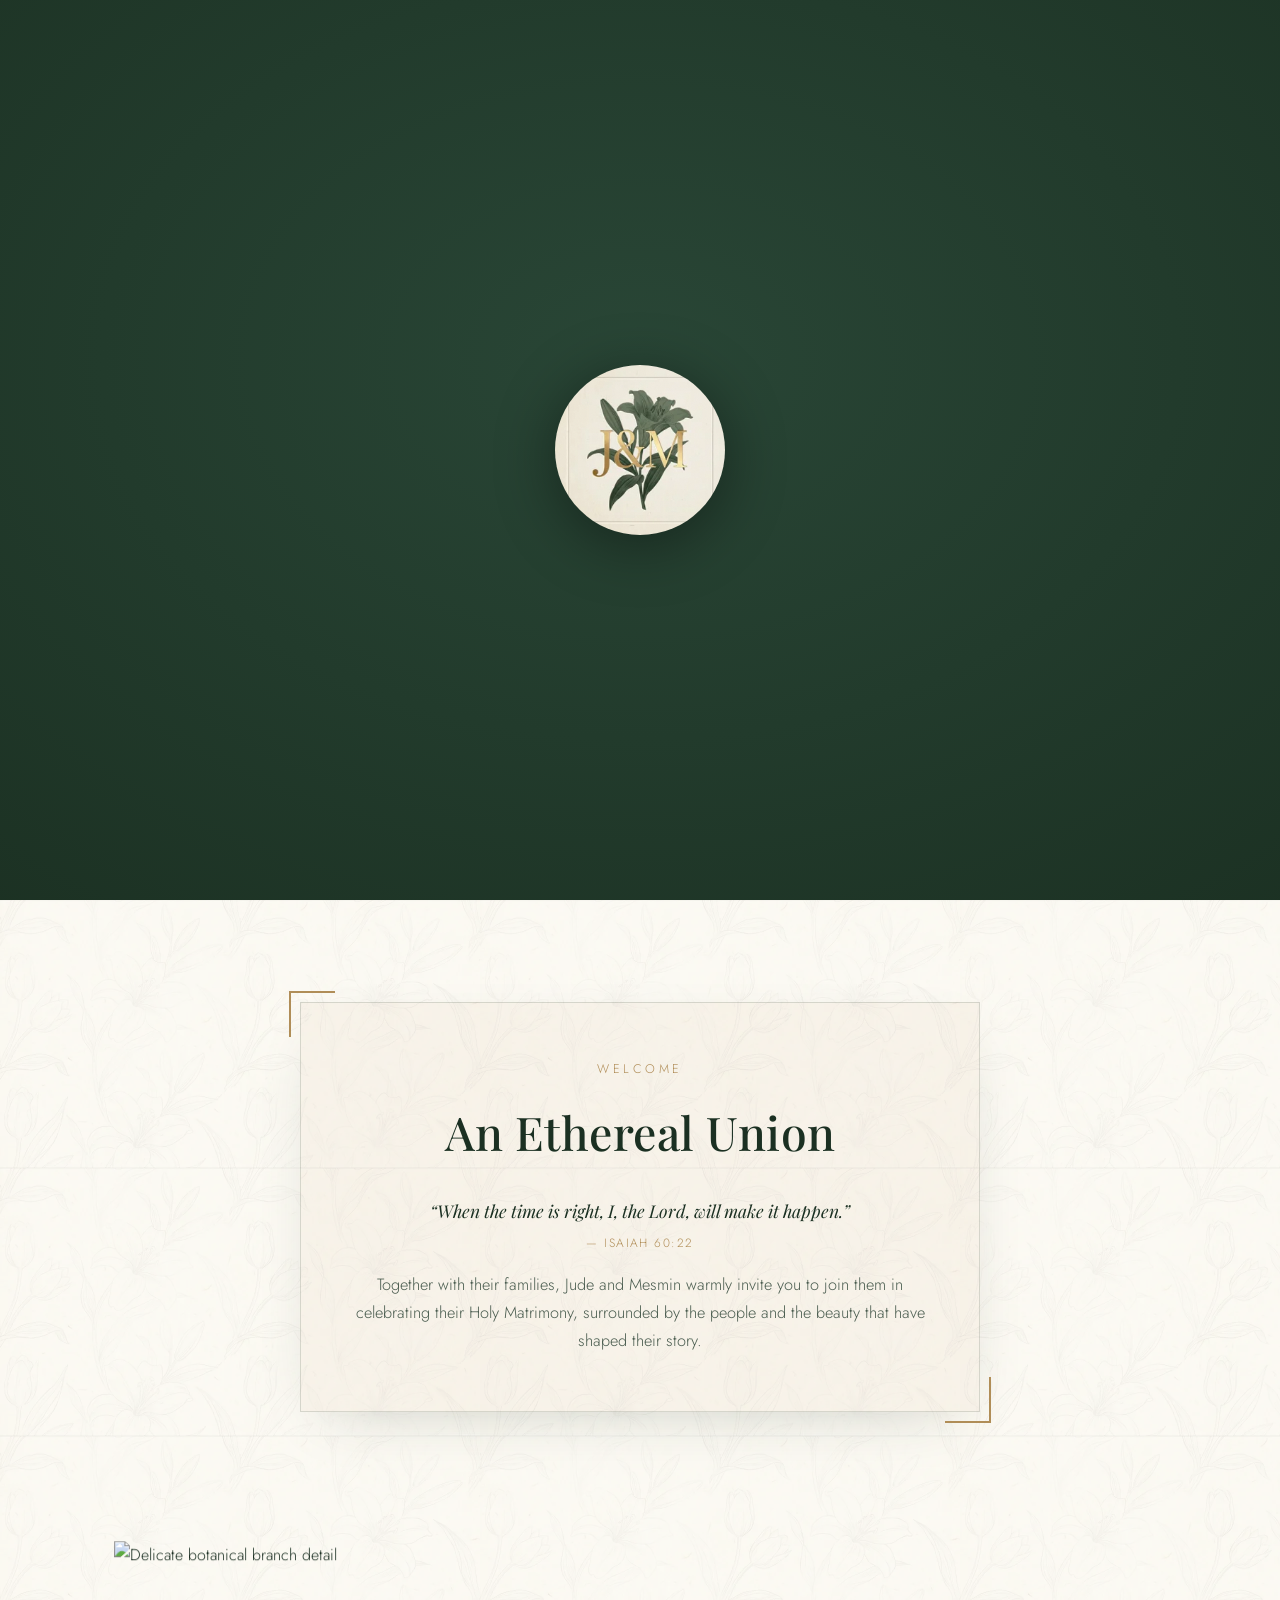
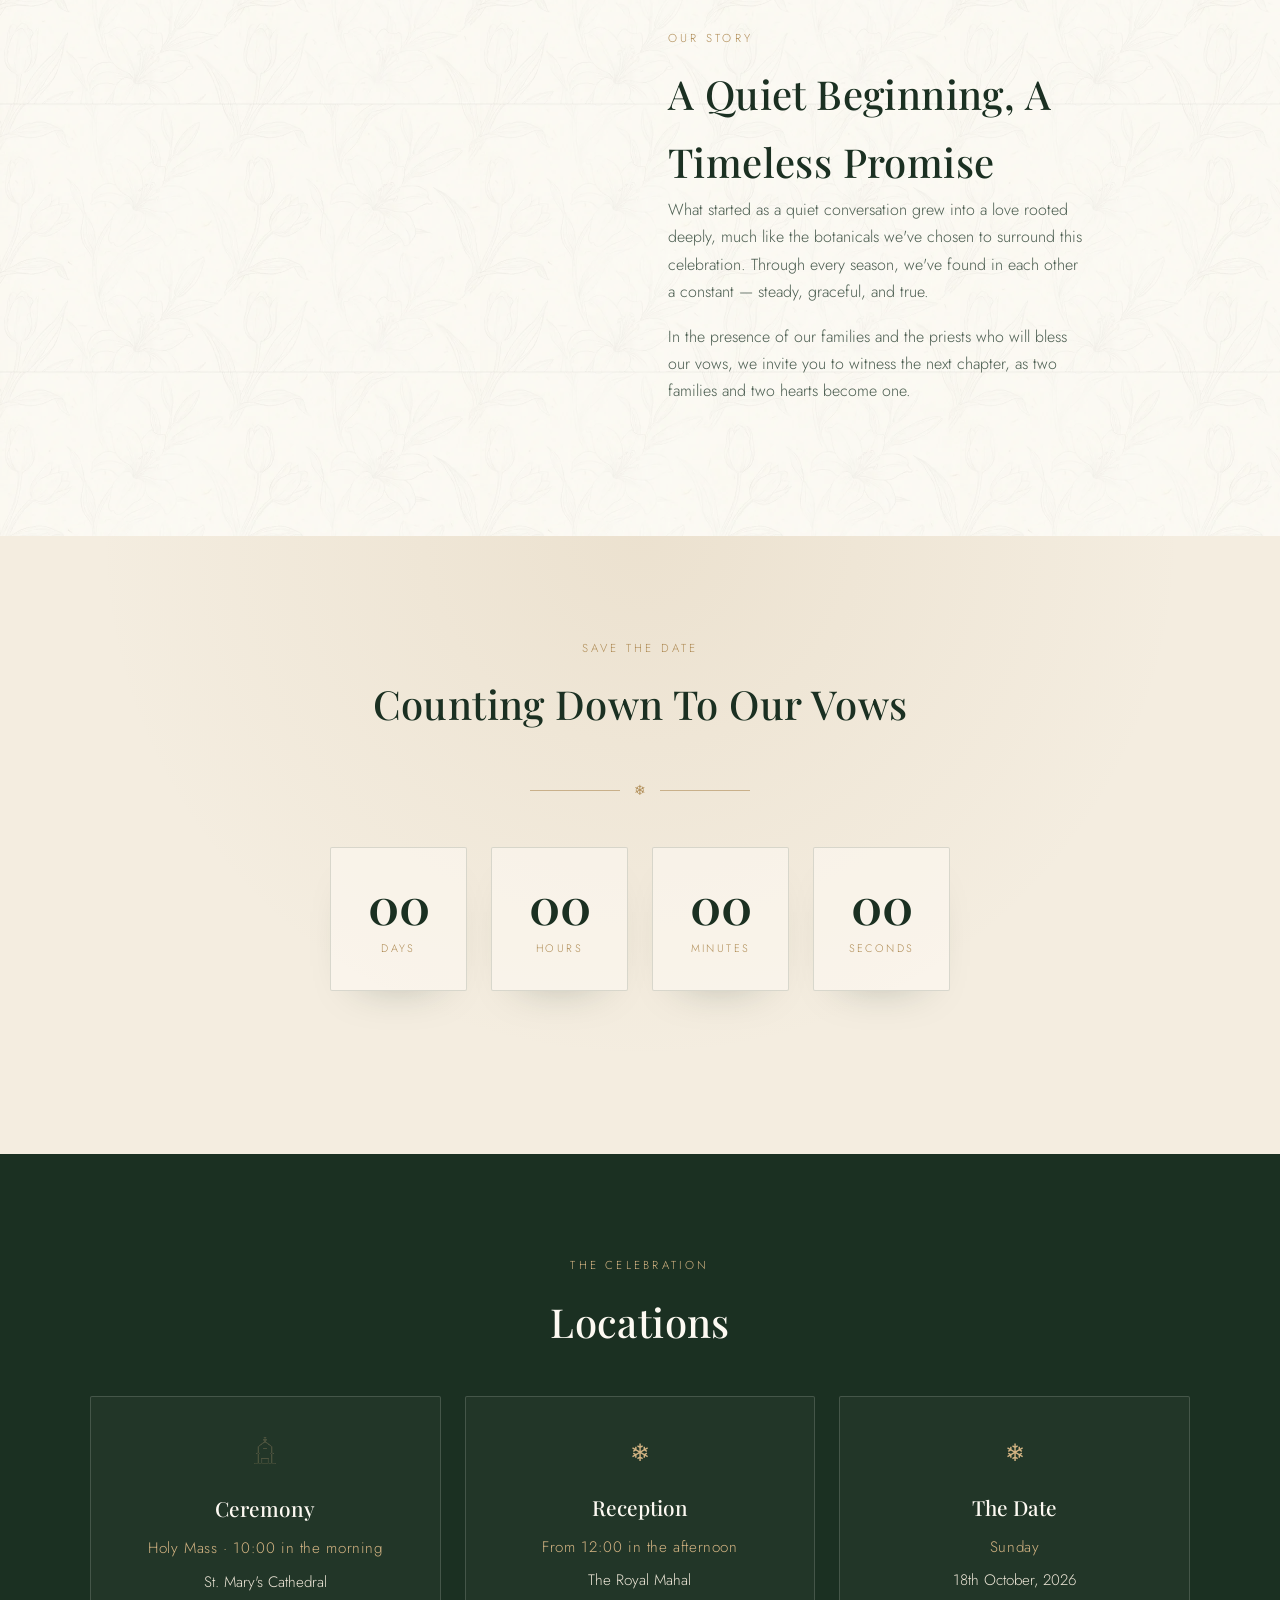
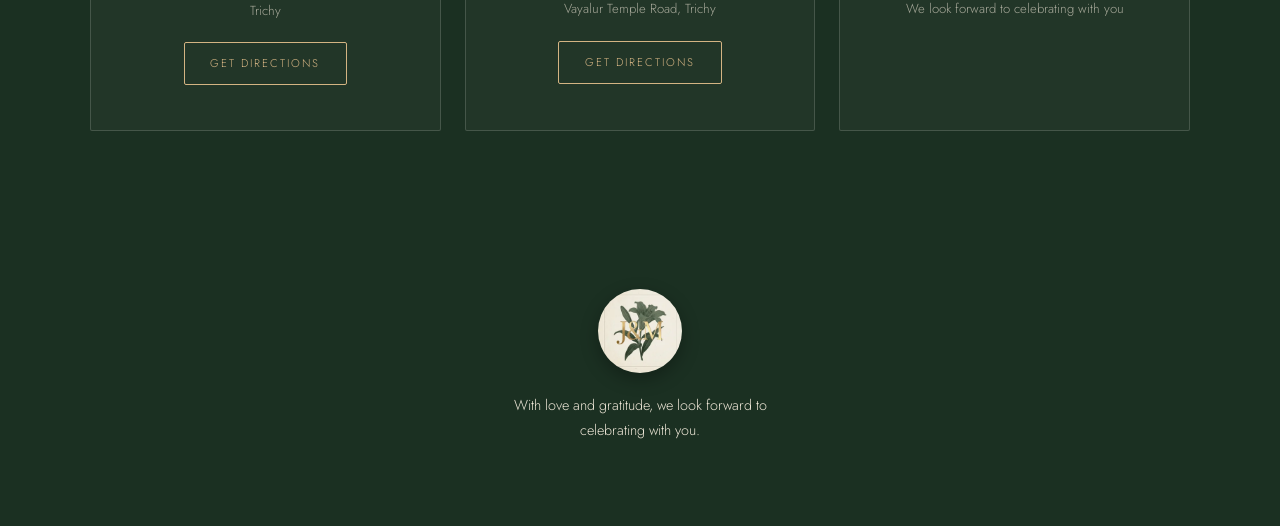
==== index.html @ 2b5da671 "Replace PNG images with WEBP format for improved performance and add picture elements for better ima" ====
<!DOCTYPE html>
<html lang="en">
<head>
<meta charset="UTF-8">
<meta name="viewport" content="width=device-width, initial-scale=1.0">
<title>Jude &amp; Mesmin — Wedding Invitation</title>
<meta name="description" content="Join us as we celebrate the wedding of Jude Abiraham and Mesmin, Sunday 18th October 2026 in Trichy.">
<link rel="preconnect" href="https://fonts.googleapis.com">
<link rel="preconnect" href="https://fonts.gstatic.com" crossorigin>
<link href="https://fonts.googleapis.com/css2?family=Playfair+Display:ital,wght@0,400;0,500;0,600;0,700;1,500&family=Jost:wght@300;400;500;600&display=swap" rel="stylesheet">
<link rel="icon" type="image/png" href="assets/j_m_wedding_monogram.png">
<link rel="stylesheet" href="style.css">
</head>
<body class="is-loading">

<div class="intro-overlay" id="intro-overlay" aria-hidden="true">
  <div class="intro-monogram-wrap">
    <picture>
      <source srcset="assets/j_m_wedding_monogram.webp" type="image/webp">
      <img
        src="assets/j_m_wedding_monogram.png"
        alt=""
        class="intro-monogram"
      >
    </picture>
    <span class="intro-ring"></span>
  </div>
</div>

<div class="grain-overlay" aria-hidden="true"></div>

<header class="site-header" id="site-header">
  <nav class="site-nav" aria-label="Primary">
    <a href="#invite" class="nav-link">The Invite</a>
    <a href="#countdown" class="nav-link">Countdown</a>
    <a href="#locations" class="nav-link">Locations</a>
  </nav>
</header>

<main>

  <!-- HERO -->
  <section class="hero" id="top">
    <div class="hero-media" id="hero-media">
      <img
        src="https://images.unsplash.com/photo-1519741497674-611481863552?auto=format&fit=crop&w=1600&q=80"
        alt="Botanical eucalyptus and floral arrangement"
        class="hero-img"
        id="hero-img"
      >
      <div class="hero-scrim"></div>
    </div>
    <div class="petal-field" aria-hidden="true">
      <span class="petal petal-1">&#10052;</span>
      <span class="petal petal-2">&#10052;</span>
      <span class="petal petal-3">&#10052;</span>
      <span class="petal petal-4">&#10052;</span>
      <span class="petal petal-5">&#10052;</span>
      <span class="petal petal-6">&#10052;</span>
    </div>
    <div class="hero-content">
      <picture>
        <source srcset="assets/j_m_wedding_monogram.webp" type="image/webp">
        <img
          src="assets/j_m_wedding_monogram.png"
          alt="J and M wedding monogram"
          class="hero-monogram hero-anim hero-anim-1"
        >
      </picture>
      <p class="eyebrow hero-anim hero-anim-2">Together with their families</p>
      <h1 class="hero-title hero-anim hero-anim-3">Jude <span class="amp">&amp;</span> Mesmin</h1>
      <p class="hero-date hero-anim hero-anim-4">Sunday, the Eighteenth of October, Two Thousand Twenty-Six</p>
      <div class="hero-divider hero-anim hero-anim-5" aria-hidden="true">
        <span></span><span class="leaf">&#10052;</span><span></span>
      </div>
      <p class="hero-sub hero-anim hero-anim-6">Request the pleasure of your company</p>
      <a href="#invite" class="btn btn-gold hero-anim hero-anim-7">View The Invite</a>
    </div>
    <div class="scroll-cue" aria-hidden="true">
      <span></span>
    </div>
  </section>

  <!-- INVITE -->
  <section class="invite invite-textured" id="invite">
    <div class="intro-frame" data-reveal="rise">
      <span class="corner corner-tl" aria-hidden="true"></span>
      <span class="corner corner-br" aria-hidden="true"></span>
      <p class="kicker" data-reveal="kicker">Welcome</p>
      <h2 class="section-title">An Ethereal Union</h2>
      <p class="intro-text intro-verse">
        &ldquo;When the time is right, I, the Lord, will make it happen.&rdquo;
        <span class="verse-ref">— Isaiah 60:22</span>
      </p>
      <p class="intro-text">
        Together with their families, Jude and Mesmin warmly invite you to
        join them in celebrating their Holy Matrimony, surrounded by the
        people and the beauty that have shaped their story.
      </p>
    </div>

    <div class="story">
      <div class="story-image" data-reveal="rise-left">
        <img
          src="https://images.unsplash.com/photo-1465495976277-4387d4b0b4c6?auto=format&fit=crop&w=1200&q=80"
          alt="Delicate botanical branch detail"
          loading="lazy"
          id="story-img"
        >
      </div>
      <div class="story-content" data-reveal="rise-right">
        <p class="kicker" data-reveal="kicker">Our Story</p>
        <h2 class="section-title">A Quiet Beginning, A Timeless Promise</h2>
        <p class="body-text">
          What started as a quiet conversation grew into a love rooted deeply,
          much like the botanicals we've chosen to surround this celebration.
          Through every season, we've found in each other a constant — steady,
          graceful, and true.
        </p>
        <p class="body-text">
          In the presence of our families and the priests who will bless our
          vows, we invite you to witness the next chapter, as two families and
          two hearts become one.
        </p>
      </div>
    </div>
  </section>

  <!-- COUNTDOWN -->
  <section class="countdown" id="countdown">
    <div class="petal-field petal-field-alt" aria-hidden="true">
      <span class="petal petal-1">&#10052;</span>
      <span class="petal petal-3">&#10052;</span>
      <span class="petal petal-5">&#10052;</span>
    </div>
    <div class="countdown-inner">
      <p class="kicker kicker-center" data-reveal="kicker">Save The Date</p>
      <h2 class="section-title section-title-center" data-reveal="rise">Counting Down To Our Vows</h2>
      <div class="hero-divider countdown-divider" data-reveal="rise" aria-hidden="true">
        <span></span><span class="leaf">&#10052;</span><span></span>
      </div>
      <div class="countdown-grid" id="countdown-timer" aria-live="polite" data-reveal="stagger">
        <div class="countdown-unit">
          <span class="countdown-number" id="cd-days">00</span>
          <span class="countdown-label">Days</span>
        </div>
        <div class="countdown-unit">
          <span class="countdown-number" id="cd-hours">00</span>
          <span class="countdown-label">Hours</span>
        </div>
        <div class="countdown-unit">
          <span class="countdown-number" id="cd-minutes">00</span>
          <span class="countdown-label">Minutes</span>
        </div>
        <div class="countdown-unit">
          <span class="countdown-number" id="cd-seconds">00</span>
          <span class="countdown-label">Seconds</span>
        </div>
      </div>
      <p class="countdown-note" data-reveal="rise">Until 11:00 AM IST &middot; Sunday, 18th October 2026</p>
    </div>
  </section>

  <!-- LOCATIONS -->
  <section class="details" id="locations">
    <p class="kicker kicker-center" data-reveal="kicker">The Celebration</p>
    <h2 class="section-title section-title-center" data-reveal="rise">Locations</h2>

    <div class="details-grid" data-reveal="stagger">
      <article class="detail-card">
        <img src="assets/chruch-icon.webp" alt="" class="detail-icon detail-icon-img" aria-hidden="true">
        <h3 class="detail-title">Ceremony</h3>
        <p class="detail-time">Holy Mass · 10:00 in the morning</p>
        <p class="detail-place">St. Mary's Cathedral</p>
        <p class="detail-address">Trichy</p>
        <a
          href="https://www.google.com/maps/search/?api=1&query=St.+Mary%27s+Cathedral+Trichy"
          class="btn btn-directions"
          target="_blank"
          rel="noopener noreferrer"
        >Get Directions</a>
      </article>

      <article class="detail-card">
        <span class="detail-icon" aria-hidden="true">&#10052;</span>
        <h3 class="detail-title">Reception</h3>
        <p class="detail-time">From 12:00 in the afternoon</p>
        <p class="detail-place">The Royal Mahal</p>
        <p class="detail-address">Vayalur Temple Road, Trichy</p>
        <a
          href="https://www.google.com/maps/search/?api=1&query=The+Royal+Mahal+Vayalur+Temple+Road+Trichy"
          class="btn btn-directions"
          target="_blank"
          rel="noopener noreferrer"
        >Get Directions</a>
      </article>

      <article class="detail-card">
        <span class="detail-icon" aria-hidden="true">&#10052;</span>
        <h3 class="detail-title">The Date</h3>
        <p class="detail-time">Sunday</p>
        <p class="detail-place">18th October, 2026</p>
        <p class="detail-address">We look forward to celebrating with you</p>
      </article>
    </div>
  </section>

</main>

<footer class="site-footer">
  <picture>
    <source srcset="assets/j_m_wedding_monogram.webp" type="image/webp">
    <img
      src="assets/j_m_wedding_monogram.png"
      alt="J and M wedding monogram"
      class="footer-monogram-img"
      data-reveal="rise"
    >
  </picture>
  <p class="footer-text" data-reveal="rise">With love and gratitude, we look forward to celebrating with you.</p>
  <p class="footer-fine" data-reveal="rise">&copy; 2026 Jude &amp; Mesmin</p>
</footer>


<script>
(function () {
  var reduceMotion = window.matchMedia('(prefers-reduced-motion: reduce)').matches;
  var body = document.body;
  var overlay = document.getElementById('intro-overlay');

  /* ---------- Intro monogram reveal ---------- */
  var INTRO_MIN_MS = 3200;

  function endIntro() {
    if (!overlay) { body.classList.remove('is-loading'); return; }
    body.classList.add('intro-done');
    body.classList.remove('is-loading');
    overlay.addEventListener('transitionend', function handler(e) {
      if (e.target !== overlay) return;
      overlay.removeEventListener('transitionend', handler);
      overlay.remove();
    });
    // Fallback in case transitionend doesn't fire (e.g. display:none paths)
    setTimeout(function () { if (overlay.parentNode) overlay.remove(); }, 1200);
  }

  if (reduceMotion || !overlay) {
    body.classList.remove('is-loading');
    body.classList.add('intro-done');
    if (overlay) overlay.remove();
  } else {
    var start = Date.now();
    window.addEventListener('load', function () {
      var elapsed = Date.now() - start;
      var wait = Math.max(INTRO_MIN_MS - elapsed, 0);
      setTimeout(endIntro, wait);
    });
    // In case load already fired or takes too long, hard-cap the wait.
    setTimeout(endIntro, INTRO_MIN_MS + 4000);
  }

  /* ---------- Scroll reveal ---------- */
  var revealTargets = document.querySelectorAll('[data-reveal]');

  if (!('IntersectionObserver' in window) || reduceMotion) {
    revealTargets.forEach(function (el) { el.classList.add('is-revealed'); });
  } else {
    var revealObserver = new IntersectionObserver(function (entries) {
      entries.forEach(function (entry) {
        if (entry.isIntersecting) {
          entry.target.classList.add('is-revealed');
          revealObserver.unobserve(entry.target);
        }
      });
    }, { threshold: 0.18, rootMargin: '0px 0px -8% 0px' });

    revealTargets.forEach(function (el) { revealObserver.observe(el); });
  }

  /* ---------- Header shrink on scroll ---------- */
  var header = document.getElementById('site-header');
  var lastScrollY = window.scrollY;

  function onScrollHeader() {
    var y = window.scrollY;
    header.classList.toggle('is-scrolled', y > 40);
    lastScrollY = y;
  }

  if (header) {
    onScrollHeader();
    window.addEventListener('scroll', onScrollHeader, { passive: true });
  }

  /* ---------- Parallax on hero + story image ---------- */
  if (!reduceMotion) {
    var heroImg = document.getElementById('hero-img');
    var storyImg = document.getElementById('story-img');
    var hero = document.getElementById('top');
    var ticking = false;

    function onScrollParallax() {
      if (ticking) return;
      ticking = true;
      requestAnimationFrame(function () {
        if (heroImg && hero) {
          var rect = hero.getBoundingClientRect();
          if (rect.bottom > 0 && rect.top < window.innerHeight) {
            var offset = rect.top * -0.12;
            heroImg.style.transform = 'translate3d(0,' + offset + 'px,0) scale(1.08)';
          }
        }
        if (storyImg) {
          var srect = storyImg.getBoundingClientRect();
          if (srect.bottom > 0 && srect.top < window.innerHeight) {
            var center = srect.top + srect.height / 2 - window.innerHeight / 2;
            storyImg.style.transform = 'translate3d(0,' + (center * -0.06) + 'px,0)';
          }
        }
        ticking = false;
      });
    }

    onScrollParallax();
    window.addEventListener('scroll', onScrollParallax, { passive: true });
  }
})();
</script>

<script>
(function () {
  var target = new Date('2026-10-18T11:00:00+05:30').getTime();

  var els = {
    days: document.getElementById('cd-days'),
    hours: document.getElementById('cd-hours'),
    minutes: document.getElementById('cd-minutes'),
    seconds: document.getElementById('cd-seconds')
  };

  function pad(n) {
    return String(n).padStart(2, '0');
  }

  function setUnit(el, value) {
    if (el.textContent === value) return;
    el.textContent = value;
    el.classList.remove('flip');
    // eslint-disable-next-line no-unused-expressions
    void el.offsetWidth;
    el.classList.add('flip');
  }

  function tick() {
    var now = Date.now();
    var diff = target - now;

    if (diff <= 0) {
      setUnit(els.days, '00');
      setUnit(els.hours, '00');
      setUnit(els.minutes, '00');
      setUnit(els.seconds, '00');
      clearInterval(timer);
      return;
    }

    var totalSeconds = Math.floor(diff / 1000);
    var days = Math.floor(totalSeconds / 86400);
    var hours = Math.floor((totalSeconds % 86400) / 3600);
    var minutes = Math.floor((totalSeconds % 3600) / 60);
    var seconds = totalSeconds % 60;

    setUnit(els.days, pad(days));
    setUnit(els.hours, pad(hours));
    setUnit(els.minutes, pad(minutes));
    setUnit(els.seconds, pad(seconds));
  }

  tick();
  var timer = setInterval(tick, 1000);
})();
</script>

</body>
</html>
---- style.css ----
/* ===========================================================
   Ethereal Union — Wedding Landing Page
   Minimalist layout, botanical photography, refined typography
   =========================================================== */

:root {
  --color-primary: #1b3022;
  --color-primary-light: #294636;
  --color-surface: #fdf9f2;
  --color-surface-alt: #f4ede0;
  --color-gold: #b08d57;
  --color-gold-light: #d4b483;
  --color-ink: #1b3022;
  --color-ink-soft: #4a5c4f;
  --color-line: rgba(27, 48, 34, 0.15);

  --font-display: 'Playfair Display', 'Georgia', serif;
  --font-body: 'Jost', 'Helvetica Neue', Arial, sans-serif;

  --container-max: 1100px;
  --space-section: clamp(3.5rem, 8vw, 7rem);
  --radius: 2px;
}

/* -------------------- Reset -------------------- */
*,
*::before,
*::after {
  box-sizing: border-box;
}

html {
  scroll-behavior: smooth;
}

body {
  margin: 0;
  background: var(--color-surface);
  color: var(--color-ink);
  font-family: var(--font-body);
  font-weight: 300;
  line-height: 1.7;
  -webkit-font-smoothing: antialiased;
  overflow-x: hidden;
}

img {
  max-width: 100%;
  display: block;
}

a {
  color: inherit;
  text-decoration: none;
}

h1, h2, h3 {
  font-family: var(--font-display);
  font-weight: 500;
  margin: 0;
  color: var(--color-primary);
}

p {
  margin: 0;
}

ul {
  list-style: none;
  margin: 0;
  padding: 0;
}

button {
  font-family: inherit;
}

/* subtle paper grain texture over entire page */
.grain-overlay {
  position: fixed;
  inset: 0;
  pointer-events: none;
  z-index: 9999;
  opacity: 0.035;
  mix-blend-mode: multiply;
  background-image: url("data:image/svg+xml,%3Csvg xmlns='http://www.w3.org/2000/svg' width='120' height='120'%3E%3Cfilter id='n'%3E%3CfeTurbulence type='fractalNoise' baseFrequency='0.9' numOctaves='2' stitchTiles='stitch'/%3E%3C/filter%3E%3Crect width='100%25' height='100%25' filter='url(%23n)'/%3E%3C/svg%3E");
}

/* -------------------- Utility -------------------- */
.kicker {
  font-family: var(--font-body);
  font-size: 0.72rem;
  letter-spacing: 0.28em;
  text-transform: uppercase;
  color: var(--color-gold);
  margin-bottom: 0.75rem;
}

.kicker-center {
  text-align: center;
}

.section-title {
  font-size: clamp(1.75rem, 5vw, 2.5rem);
  letter-spacing: 0.01em;
}

.section-title-center {
  text-align: center;
  margin-bottom: 2.5rem;
}

.body-text {
  color: var(--color-ink-soft);
  font-size: 1rem;
  margin-bottom: 1.1rem;
  max-width: 46ch;
}

/* -------------------- Scroll reveal system -------------------- */
[data-reveal] {
  opacity: 0;
}

[data-reveal="rise"],
[data-reveal="rise-left"],
[data-reveal="rise-right"] {
  transform: translateY(28px);
  transition: opacity 0.9s cubic-bezier(0.16, 1, 0.3, 1), transform 0.9s cubic-bezier(0.16, 1, 0.3, 1);
}

[data-reveal="rise-left"] {
  transform: translate(-32px, 12px);
}

[data-reveal="rise-right"] {
  transform: translate(32px, 12px);
}

[data-reveal="kicker"] {
  transform: translateY(6px);
  letter-spacing: 0.05em;
  transition: opacity 0.7s ease, transform 0.7s ease, letter-spacing 0.7s ease;
}

[data-reveal].is-revealed {
  opacity: 1;
  transform: translate(0, 0);
}

[data-reveal="kicker"].is-revealed {
  letter-spacing: 0.28em;
}

[data-reveal="stagger"] > * {
  opacity: 0;
  transform: translateY(24px);
  transition: opacity 0.7s cubic-bezier(0.16, 1, 0.3, 1), transform 0.7s cubic-bezier(0.16, 1, 0.3, 1);
}

[data-reveal="stagger"].is-revealed > * {
  opacity: 1;
  transform: translateY(0);
}

[data-reveal="stagger"].is-revealed > *:nth-child(1) { transition-delay: 0.05s; }
[data-reveal="stagger"].is-revealed > *:nth-child(2) { transition-delay: 0.16s; }
[data-reveal="stagger"].is-revealed > *:nth-child(3) { transition-delay: 0.27s; }
[data-reveal="stagger"].is-revealed > *:nth-child(4) { transition-delay: 0.38s; }

/* -------------------- Buttons -------------------- */
.btn {
  position: relative;
  display: inline-block;
  padding: 0.95rem 2.1rem;
  font-family: var(--font-body);
  font-size: 0.78rem;
  letter-spacing: 0.18em;
  text-transform: uppercase;
  border-radius: var(--radius);
  border: 1px solid transparent;
  cursor: pointer;
  transition: transform 0.35s cubic-bezier(0.16, 1, 0.3, 1), box-shadow 0.35s ease, letter-spacing 0.35s ease, background 0.35s ease, color 0.35s ease;
  overflow: hidden;
}

.btn::before {
  content: "";
  position: absolute;
  inset: 0;
  background: linear-gradient(120deg, transparent 30%, rgba(255, 255, 255, 0.35) 50%, transparent 70%);
  transform: translateX(-120%);
  transition: transform 0.7s ease;
  pointer-events: none;
}

.btn:hover::before,
.btn:focus-visible::before {
  transform: translateX(120%);
}

.btn-gold {
  background: linear-gradient(135deg, var(--color-gold-light), var(--color-gold) 55%, #97753f);
  color: #fffdf8;
  box-shadow: 0 6px 18px rgba(176, 141, 87, 0.35);
}

.btn-gold:hover,
.btn-gold:focus-visible {
  transform: translateY(-3px) scale(1.03);
  letter-spacing: 0.24em;
  box-shadow: 0 14px 28px rgba(176, 141, 87, 0.5);
}

.btn-gold:active {
  transform: translateY(-1px) scale(0.99);
}

.btn-block {
  display: block;
  width: 100%;
  text-align: center;
}

/* -------------------- Header / Nav -------------------- */
.site-header {
  position: fixed;
  top: 0;
  left: 0;
  right: 0;
  z-index: 20;
  padding: 1.5rem 1.25rem;
  transition: padding 0.4s ease, background 0.4s ease, box-shadow 0.4s ease;
}

.site-header.is-scrolled {
  padding: 0.85rem 1.25rem;
  background: rgba(27, 48, 34, 0.72);
  backdrop-filter: blur(10px);
  box-shadow: 0 8px 30px -18px rgba(0, 0, 0, 0.5);
}

.site-nav {
  display: flex;
  justify-content: center;
  gap: clamp(1rem, 4vw, 2.5rem);
  flex-wrap: wrap;
}

.nav-link {
  position: relative;
  font-size: 0.72rem;
  letter-spacing: 0.18em;
  text-transform: uppercase;
  color: #fdf9f2;
  opacity: 0.9;
  padding-bottom: 0.25rem;
  border-bottom: 1px solid transparent;
  transition: border-color 0.3s ease, opacity 0.3s ease, letter-spacing 0.3s ease, transform 0.3s ease;
}

.nav-link::after {
  content: "";
  position: absolute;
  left: 50%;
  right: 50%;
  bottom: -1px;
  height: 1px;
  background: var(--color-gold-light);
  transition: left 0.35s cubic-bezier(0.16, 1, 0.3, 1), right 0.35s cubic-bezier(0.16, 1, 0.3, 1);
}

.nav-link:hover,
.nav-link:focus-visible {
  opacity: 1;
  letter-spacing: 0.24em;
  transform: translateY(-1px);
}

.nav-link:hover::after,
.nav-link:focus-visible::after {
  left: 0;
  right: 0;
}

/* -------------------- Intro monogram reveal -------------------- */
.intro-overlay {
  position: fixed;
  inset: 0;
  z-index: 999;
  display: flex;
  align-items: center;
  justify-content: center;
  background: var(--color-primary);
  background-image:
    radial-gradient(120% 120% at 50% 40%, var(--color-primary-light) 0%, var(--color-primary) 70%);
  opacity: 1;
  transition: opacity 0.9s cubic-bezier(0.16, 1, 0.3, 1), visibility 0.9s;
}

body.intro-done .intro-overlay {
  opacity: 0;
  visibility: hidden;
  pointer-events: none;
}

.intro-monogram-wrap {
  position: relative;
  width: clamp(110px, 22vw, 170px);
  height: clamp(110px, 22vw, 170px);
  display: flex;
  align-items: center;
  justify-content: center;
}

.intro-monogram {
  width: 100%;
  height: 100%;
  border-radius: 50%;
  opacity: 0;
  transform: scale(0.72);
  filter: drop-shadow(0 10px 30px rgba(0, 0, 0, 0.4));
  animation: introMonogramIn 1.3s cubic-bezier(0.16, 1, 0.3, 1) 0.2s forwards,
             introMonogramHold 1.6s ease-in-out 1.6s forwards;
}

@keyframes introMonogramIn {
  from {
    opacity: 0;
    transform: scale(0.72);
  }
  to {
    opacity: 1;
    transform: scale(1);
  }
}

@keyframes introMonogramHold {
  0%, 100% { transform: scale(1); }
  50% { transform: scale(1.035); }
}

.intro-ring {
  position: absolute;
  inset: -14px;
  border-radius: 50%;
  border: 1px solid var(--color-gold-light);
  opacity: 0;
  transform: scale(0.82);
  animation: introRingIn 1.6s cubic-bezier(0.16, 1, 0.3, 1) 0.35s forwards;
}

@keyframes introRingIn {
  0% {
    opacity: 0;
    transform: scale(0.82);
  }
  40% {
    opacity: 0.7;
  }
  100% {
    opacity: 0;
    transform: scale(1.55);
  }
}

body.is-loading {
  overflow: hidden;
}

body.is-loading .hero-anim,
body.is-loading .hero-monogram {
  animation-play-state: paused !important;
  opacity: 0;
}

@media (prefers-reduced-motion: reduce) {
  .intro-overlay {
    display: none;
  }
}

/* -------------------- Hero -------------------- */
.hero {
  position: relative;
  min-height: 100svh;
  display: flex;
  align-items: center;
  justify-content: center;
  overflow: hidden;
}

.hero-media {
  position: absolute;
  inset: 0;
  z-index: 0;
}

.hero-img {
  width: 100%;
  height: 100%;
  object-fit: cover;
  filter: grayscale(0.15) brightness(0.72);
  transform: scale(1.08);
  will-change: transform;
  animation: heroImgIn 2.4s cubic-bezier(0.16, 1, 0.3, 1) both;
}

@keyframes heroImgIn {
  from {
    transform: scale(1.22);
    filter: grayscale(0.15) brightness(0.55) blur(6px);
  }
  to {
    transform: scale(1.08);
    filter: grayscale(0.15) brightness(0.72) blur(0);
  }
}

.hero-scrim {
  position: absolute;
  inset: 0;
  background:
    linear-gradient(180deg, rgba(27, 48, 34, 0.55) 0%, rgba(27, 48, 34, 0.35) 40%, rgba(27, 48, 34, 0.75) 100%);
}

/* -------------------- Ambient floating petals -------------------- */
.petal-field {
  position: absolute;
  inset: 0;
  z-index: 1;
  overflow: hidden;
  pointer-events: none;
}

.petal-field-alt {
  z-index: 0;
}

.petal {
  position: absolute;
  top: 100%;
  color: var(--color-gold-light);
  opacity: 0;
  font-size: 1.1rem;
  animation-name: petalFloat;
  animation-timing-function: linear;
  animation-iteration-count: infinite;
}

.hero .petal {
  color: #f2ead8;
  opacity: 0;
}

@keyframes petalFloat {
  0% {
    transform: translate3d(0, 0, 0) rotate(0deg);
    opacity: 0;
  }
  8% {
    opacity: 0.55;
  }
  92% {
    opacity: 0.35;
  }
  100% {
    transform: translate3d(var(--drift, 40px), -115vh, 0) rotate(340deg);
    opacity: 0;
  }
}

.petal-1 { left: 8%;  font-size: 0.85rem; --drift: 60px;  animation-duration: 22s; animation-delay: 0s; }
.petal-2 { left: 22%; font-size: 1.3rem;  --drift: -50px; animation-duration: 28s; animation-delay: 4s; }
.petal-3 { left: 41%; font-size: 0.7rem;  --drift: 30px;  animation-duration: 19s; animation-delay: 9s; }
.petal-4 { left: 63%; font-size: 1.1rem;  --drift: -70px; animation-duration: 26s; animation-delay: 2s; }
.petal-5 { left: 78%; font-size: 0.9rem;  --drift: 45px;  animation-duration: 24s; animation-delay: 12s; }
.petal-6 { left: 90%; font-size: 1.15rem; --drift: -35px; animation-duration: 30s; animation-delay: 7s; }

.hero-content {
  position: relative;
  z-index: 1;
  text-align: center;
  color: var(--color-surface);
  padding: 6rem 1.5rem 4rem;
  max-width: 640px;
}

/* -------------------- Hero entrance sequence -------------------- */
.hero-anim {
  opacity: 0;
  transform: translateY(22px);
  animation: heroRise 1s cubic-bezier(0.16, 1, 0.3, 1) forwards;
}

@keyframes heroRise {
  to {
    opacity: 1;
    transform: translateY(0);
  }
}

.hero-anim-1 { animation-delay: 0.15s; }
.hero-anim-2 { animation-delay: 0.45s; }
.hero-anim-3 { animation-delay: 0.62s; }
.hero-anim-4 { animation-delay: 0.9s; }
.hero-anim-5 { animation-delay: 1.05s; }
.hero-anim-6 { animation-delay: 1.2s; }
.hero-anim-7 { animation-delay: 1.35s; }

.eyebrow {
  font-size: 0.72rem;
  letter-spacing: 0.3em;
  text-transform: uppercase;
  color: var(--color-gold-light);
  margin-bottom: 1.25rem;
}

.hero-title {
  font-size: clamp(2.75rem, 12vw, 5.5rem);
  color: #fffdf8;
  line-height: 1.05;
  letter-spacing: 0.01em;
}

.hero-title .amp {
  font-style: italic;
  color: var(--color-gold-light);
  padding: 0 0.15em;
  display: inline-block;
  animation: ampGlow 3.5s ease-in-out 2.4s infinite;
}

@keyframes ampGlow {
  0%, 100% { text-shadow: 0 0 0 rgba(212, 180, 131, 0); transform: scale(1); }
  50% { text-shadow: 0 0 18px rgba(212, 180, 131, 0.65); transform: scale(1.05); }
}

.hero-date {
  margin-top: 1.25rem;
  font-size: 0.95rem;
  letter-spacing: 0.08em;
  color: #f2ead8;
}

.hero-divider {
  display: flex;
  align-items: center;
  justify-content: center;
  gap: 0.85rem;
  margin: 1.75rem auto;
  width: 100%;
  max-width: 220px;
}

.hero-divider span:not(.leaf) {
  height: 1px;
  flex: 1;
  background: linear-gradient(90deg, transparent, var(--color-gold-light), transparent);
  background-size: 200% 100%;
  opacity: 0.6;
  animation: dividerShimmer 3.2s ease-in-out infinite;
}

@keyframes dividerShimmer {
  0% { background-position: 200% 0; }
  100% { background-position: -200% 0; }
}

.hero-divider .leaf {
  color: var(--color-gold-light);
  font-size: 0.9rem;
  display: inline-block;
  animation: leafPulse 3.2s ease-in-out infinite;
}

@keyframes leafPulse {
  0%, 100% { transform: rotate(0deg) scale(1); }
  50% { transform: rotate(180deg) scale(1.18); }
}

.hero-sub {
  font-size: 0.95rem;
  color: #f2ead8;
  margin-bottom: 2.25rem;
  font-style: italic;
  font-family: var(--font-display);
}

.hero-monogram {
  width: 64px;
  height: 64px;
  margin: 0 auto 1.5rem;
  border-radius: 50%;
  box-shadow: 0 8px 24px rgba(0, 0, 0, 0.35);
  animation-name: heroRise, monogramBreathe;
  animation-duration: 1s, 4s;
  animation-timing-function: cubic-bezier(0.16, 1, 0.3, 1), ease-in-out;
  animation-delay: 0.15s, 1.5s;
  animation-iteration-count: 1, infinite;
  animation-fill-mode: forwards, none;
}

@keyframes monogramBreathe {
  0%, 100% { box-shadow: 0 8px 24px rgba(0, 0, 0, 0.35), 0 0 0 rgba(212, 180, 131, 0); }
  50% { box-shadow: 0 8px 28px rgba(0, 0, 0, 0.35), 0 0 22px rgba(212, 180, 131, 0.5); }
}

.scroll-cue {
  position: absolute;
  bottom: 2rem;
  left: 50%;
  transform: translateX(-50%);
  z-index: 1;
  width: 1px;
  height: 46px;
  background: rgba(253, 249, 242, 0.35);
  overflow: hidden;
  opacity: 0;
  animation: heroRise 1s cubic-bezier(0.16, 1, 0.3, 1) 1.6s forwards;
}

.scroll-cue span {
  position: absolute;
  top: -100%;
  left: 0;
  width: 100%;
  height: 100%;
  background: var(--color-gold-light);
  animation: scrollDrip 2.2s ease-in-out infinite;
}

@keyframes scrollDrip {
  0% { top: -100%; }
  60% { top: 100%; }
  100% { top: 100%; }
}

/* -------------------- Invite -------------------- */
.invite {
  padding-top: var(--space-section);
}

.invite-textured {
  position: relative;
}

.invite-textured::before {
  content: "";
  position: absolute;
  inset: 0;
  background-image: url("assets/screen.webp");
  background-repeat: repeat;
  background-size: 480px auto;
  opacity: 0.5;
  pointer-events: none;
  z-index: 0;
}

.invite-textured > * {
  position: relative;
  z-index: 1;
}

.intro-frame {
  position: relative;
  max-width: 680px;
  margin: 0 auto;
  text-align: center;
  padding: 3.5rem 2.5rem;
  background: rgba(176, 141, 87, 0.06);
  border: 1px solid var(--color-line);
  box-shadow: 0 20px 60px -30px rgba(27, 48, 34, 0.25);
}

.corner {
  position: absolute;
  width: 46px;
  height: 46px;
  border: 2px solid var(--color-gold);
  opacity: 0;
  transition: opacity 0.6s ease 0.4s, transform 0.6s cubic-bezier(0.16, 1, 0.3, 1) 0.4s;
}

.intro-frame.is-revealed .corner {
  opacity: 1;
}

.corner-tl {
  top: -12px;
  left: -12px;
  border-right: none;
  border-bottom: none;
  transform: translate(-8px, -8px);
}

.intro-frame.is-revealed .corner-tl {
  transform: translate(0, 0);
}

.corner-br {
  bottom: -12px;
  right: -12px;
  border-left: none;
  border-top: none;
  transform: translate(8px, 8px);
}

.intro-frame.is-revealed .corner-br {
  transform: translate(0, 0);
}

.intro-frame .kicker {
  font-size: 0.78rem;
}

.intro-frame .section-title {
  font-size: clamp(2rem, 6vw, 2.9rem);
  margin-bottom: 1.5rem;
}

.intro-text {
  color: var(--color-ink-soft);
  font-size: 1.02rem;
}

.intro-text + .intro-text {
  margin-top: 1.1rem;
}

.intro-verse {
  font-family: var(--font-display);
  font-style: italic;
  font-size: 1.1rem;
  color: var(--color-primary);
}

.verse-ref {
  display: block;
  margin-top: 0.5rem;
  font-family: var(--font-body);
  font-style: normal;
  font-size: 0.75rem;
  letter-spacing: 0.12em;
  text-transform: uppercase;
  color: var(--color-gold);
}

/* -------------------- Story -------------------- */
.story {
  display: grid;
  grid-template-columns: 1fr;
  max-width: var(--container-max);
  margin: 0 auto;
  padding: var(--space-section) 1.5rem 0;
  gap: 2rem;
  align-items: center;
}

.story-image {
  overflow: hidden;
  border-radius: var(--radius);
}

.story-image img {
  width: 100%;
  height: 100%;
  object-fit: cover;
  aspect-ratio: 4 / 5;
  filter: saturate(0.9);
  transition: filter 0.6s ease;
  will-change: transform;
}

.story-image:hover img {
  filter: saturate(1.05);
}

.story-content {
  padding: 1rem 0 3rem;
}

/* -------------------- Countdown -------------------- */
.countdown {
  position: relative;
  padding: var(--space-section) 1.5rem;
  text-align: center;
  overflow: hidden;
  background:
    radial-gradient(ellipse at top, rgba(176, 141, 87, 0.12), transparent 60%),
    var(--color-surface-alt);
}

.countdown-inner {
  position: relative;
  z-index: 1;
  max-width: 760px;
  margin: 0 auto;
}

.countdown-divider {
  margin-top: 0.5rem;
  margin-bottom: 2.75rem;
}

.countdown-divider span:not(.leaf) {
  background: var(--color-gold);
}

.countdown-divider .leaf {
  color: var(--color-gold);
}

.countdown-grid {
  display: grid;
  grid-template-columns: repeat(4, 1fr);
  gap: 0.75rem;
  max-width: 620px;
  margin: 0 auto;
  perspective: 400px;
}

.countdown-unit {
  display: flex;
  flex-direction: column;
  align-items: center;
  justify-content: center;
  padding: 1.5rem 0.5rem;
  background: rgba(253, 249, 242, 0.6);
  border: 1px solid var(--color-line);
  border-radius: var(--radius);
  box-shadow: 0 20px 45px -30px rgba(27, 48, 34, 0.35);
  transition: transform 0.35s cubic-bezier(0.16, 1, 0.3, 1), box-shadow 0.35s ease, border-color 0.35s ease;
}

.countdown-unit:hover {
  transform: translateY(-5px) scale(1.02);
  box-shadow: 0 24px 50px -28px rgba(27, 48, 34, 0.4);
  border-color: var(--color-gold);
}

.countdown-number {
  display: inline-block;
  font-family: var(--font-display);
  font-size: clamp(1.9rem, 6vw, 3.1rem);
  font-weight: 600;
  color: var(--color-primary);
  line-height: 1;
  font-variant-numeric: tabular-nums;
  transform-origin: 50% 100%;
  backface-visibility: hidden;
}

.countdown-number.flip {
  animation: digitFlip 0.5s cubic-bezier(0.34, 1.56, 0.64, 1);
}

@keyframes digitFlip {
  0% {
    transform: rotateX(90deg) translateY(6px);
    opacity: 0.3;
    color: var(--color-gold);
  }
  60% {
    transform: rotateX(0deg) translateY(-2px);
    opacity: 1;
  }
  100% {
    transform: rotateX(0deg) translateY(0);
    color: var(--color-primary);
  }
}

.countdown-label {
  margin-top: 0.6rem;
  font-size: 0.68rem;
  letter-spacing: 0.22em;
  text-transform: uppercase;
  color: var(--color-gold);
}

.countdown-note {
  margin-top: 2.25rem;
  font-size: 0.92rem;
  font-style: italic;
  font-family: var(--font-display);
  color: var(--color-ink-soft);
}

@media (min-width: 640px) {
  .countdown-grid {
    gap: 1.5rem;
  }

  .countdown-unit {
    padding: 2rem 1rem;
  }
}

/* -------------------- Details -------------------- */
.details {
  background: var(--color-primary);
  color: var(--color-surface);
  padding: var(--space-section) 1.5rem;
  position: relative;
}

.details .kicker {
  color: var(--color-gold-light);
}

.details .section-title-center {
  color: var(--color-surface);
}

.details-grid {
  display: grid;
  grid-template-columns: 1fr;
  gap: 1.5rem;
  max-width: var(--container-max);
  margin: 0 auto;
}

.detail-card {
  text-align: center;
  padding: 2.25rem 1.5rem;
  border: 1px solid rgba(253, 249, 242, 0.16);
  border-radius: var(--radius);
  background: rgba(253, 249, 242, 0.03);
  transition: border-color 0.35s ease, background 0.35s ease, transform 0.35s cubic-bezier(0.16, 1, 0.3, 1), box-shadow 0.35s ease;
}

.detail-card:hover {
  border-color: var(--color-gold);
  background: rgba(253, 249, 242, 0.06);
  transform: translateY(-6px);
  box-shadow: 0 24px 50px -28px rgba(0, 0, 0, 0.5);
}

.detail-card:hover .detail-icon,
.detail-card:hover .detail-icon-img {
  transform: scale(1.15) rotate(-6deg);
}

.detail-icon {
  display: inline-block;
  color: var(--color-gold-light);
  font-size: 1.5rem;
  margin-bottom: 1rem;
  transition: transform 0.4s cubic-bezier(0.34, 1.56, 0.64, 1);
}

.detail-icon-img {
  width: 34px;
  height: 34px;
  margin: 0 auto 1rem;
  background-color: var(--color-gold-light);
  -webkit-mask-image: url("assets/chruch-icon.webp");
  mask-image: url("assets/chruch-icon.webp");
  -webkit-mask-size: contain;
  mask-size: contain;
  -webkit-mask-repeat: no-repeat;
  mask-repeat: no-repeat;
  -webkit-mask-position: center;
  mask-position: center;
  transition: transform 0.4s cubic-bezier(0.34, 1.56, 0.64, 1);
}

.detail-title {
  font-size: 1.3rem;
  color: var(--color-surface);
  margin-bottom: 0.6rem;
}

.detail-time {
  font-size: 0.95rem;
  letter-spacing: 0.04em;
  color: var(--color-gold-light);
  margin-bottom: 0.5rem;
}

.detail-place {
  font-size: 0.95rem;
  color: #ece5d6;
}

.detail-address {
  font-size: 0.82rem;
  color: rgba(236, 229, 214, 0.65);
  margin-top: 0.25rem;
}

.btn-directions {
  margin-top: 1.25rem;
  padding: 0.7rem 1.6rem;
  font-size: 0.7rem;
  color: var(--color-gold-light);
  border-color: var(--color-gold-light);
  background: transparent;
}

.btn-directions:hover,
.btn-directions:focus-visible {
  background: var(--color-gold-light);
  color: var(--color-ink);
  transform: translateY(-3px) scale(1.03);
}

/* -------------------- Footer -------------------- */
.site-footer {
  background: var(--color-primary);
  color: var(--color-surface);
  text-align: center;
  padding: 3.5rem 1.5rem 2.5rem;
}

.footer-monogram-img {
  width: 84px;
  height: 84px;
  margin: 0 auto 1.25rem;
  border-radius: 50%;
  box-shadow: 0 6px 18px rgba(0, 0, 0, 0.3);
  transition: transform 0.5s cubic-bezier(0.34, 1.56, 0.64, 1), box-shadow 0.5s ease;
}

.footer-monogram-img:hover {
  transform: scale(1.08) rotate(-4deg);
  box-shadow: 0 10px 26px rgba(0, 0, 0, 0.4);
}

.footer-text {
  font-size: 0.9rem;
  color: #ece5d6;
  max-width: 40ch;
  margin: 0 auto 1.5rem;
}

.footer-fine {
  font-size: 0.72rem;
  letter-spacing: 0.08em;
  color: rgba(236, 229, 214, 0.5);
}

/* ===========================================================
   Responsive — tablet and up
   =========================================================== */
@media (min-width: 640px) {
  .details-grid {
    grid-template-columns: repeat(3, 1fr);
  }
}

@media (min-width: 780px) {
  .story {
    grid-template-columns: 1fr 1fr;
    gap: 3.5rem;
  }

  .story-content {
    padding: 1rem 1rem 1rem 0;
  }
}

@media (min-width: 900px) {
  .site-header {
    padding: 2rem;
  }
}

/* ===========================================================
   Reduced motion
   =========================================================== */
@media (prefers-reduced-motion: reduce) {
  *,
  *::before,
  *::after {
    animation-duration: 0.001ms !important;
    animation-iteration-count: 1 !important;
    transition-duration: 0.001ms !important;
    scroll-behavior: auto !important;
  }

  html {
    scroll-behavior: auto;
  }

  .story-image img,
  .btn-gold {
    transition: none;
  }

  .scroll-cue span,
  .scroll-cue {
    animation: none;
  }

  .petal-field {
    display: none;
  }

  .hero-img {
    transform: none;
    filter: grayscale(0.15) brightness(0.72);
  }

  [data-reveal],
  [data-reveal="stagger"] > *,
  .hero-anim,
  .corner {
    opacity: 1 !important;
    transform: none !important;
  }

  .hero-title .amp,
  .hero-monogram,
  .countdown-number.flip {
    animation: none !important;
  }
}
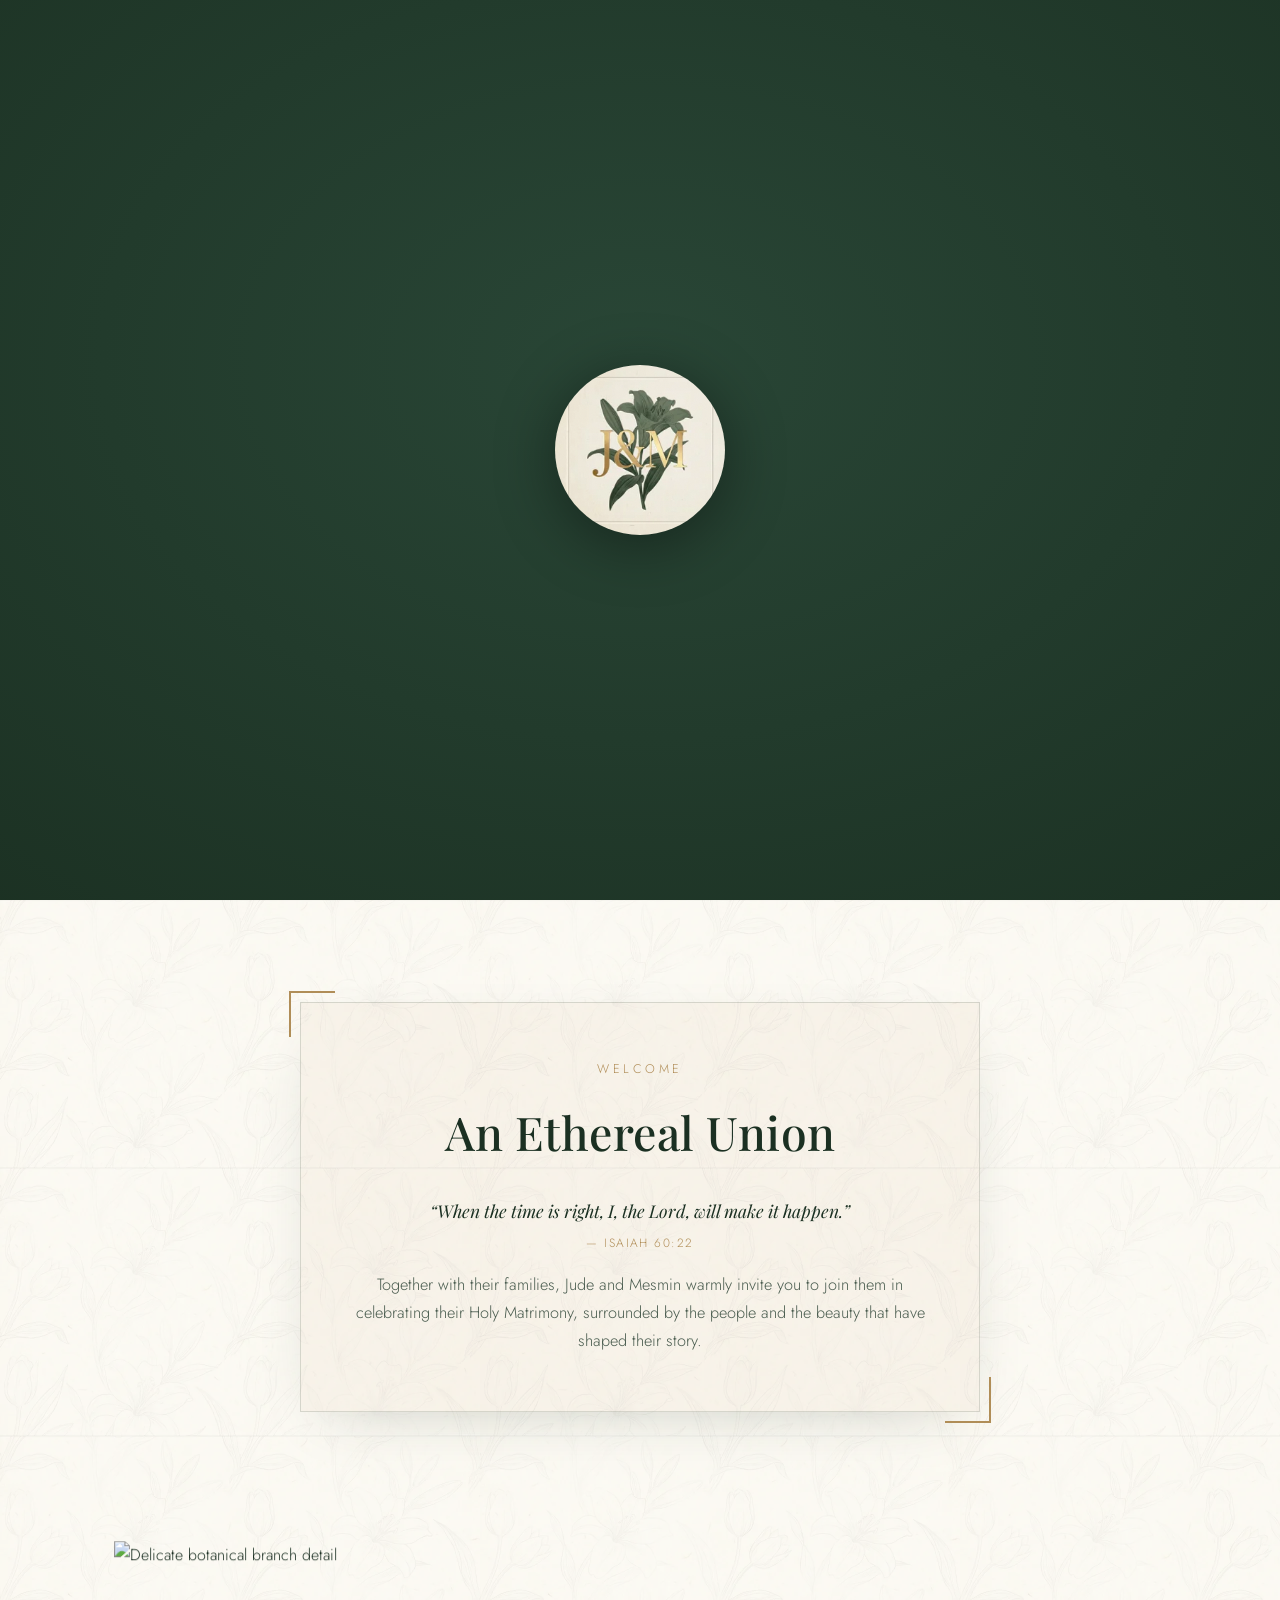
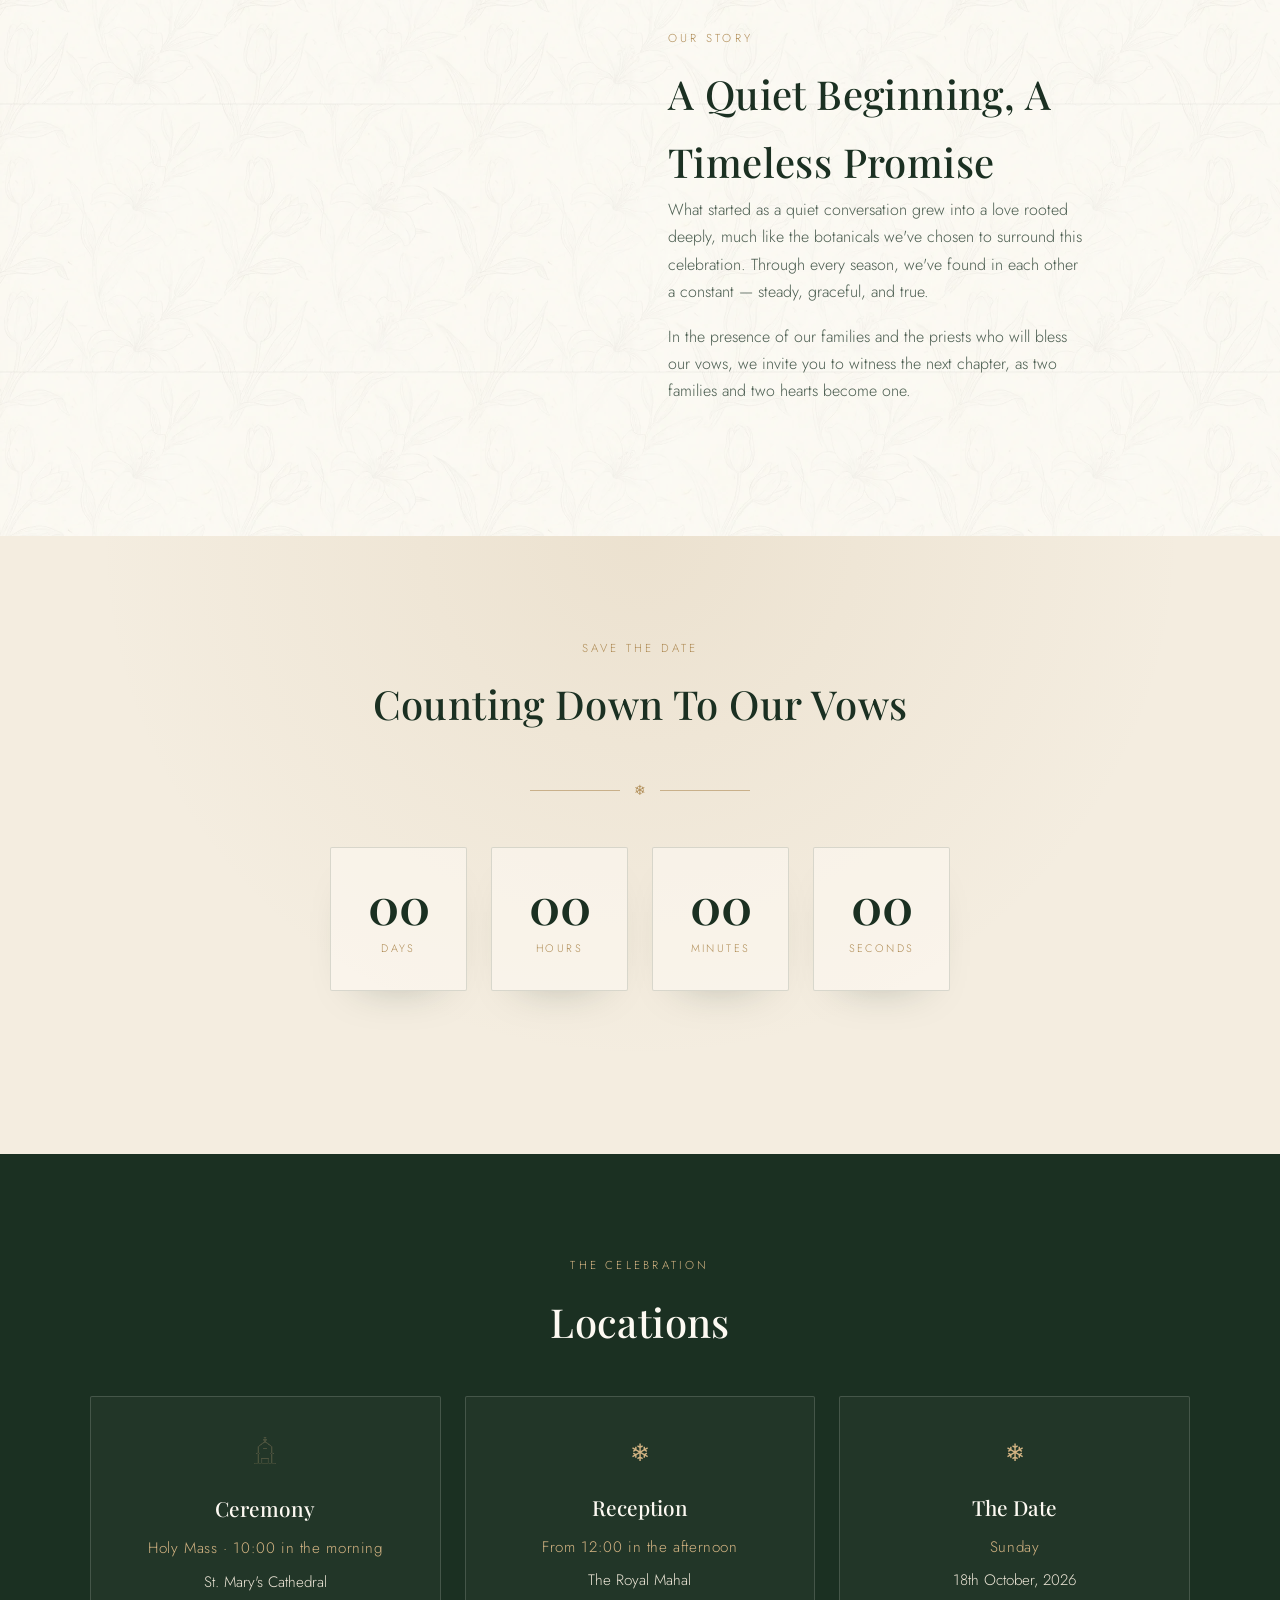
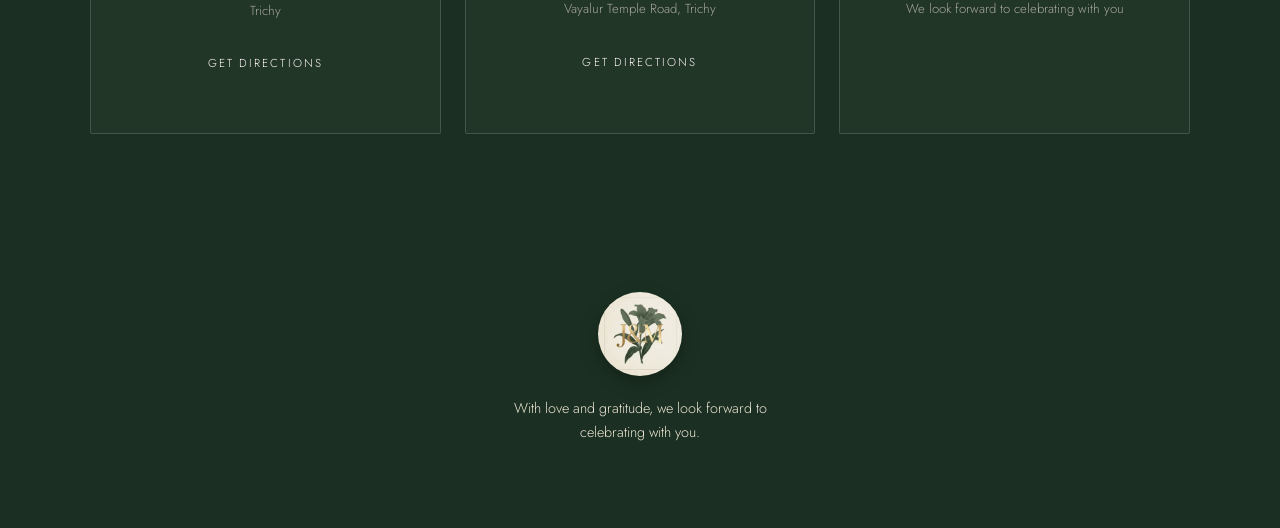
==== commit 3da12460: "Update map links for venues in index.html and locations.html to use shortened URLs for improved acce" ====
--- a/index.html
+++ b/index.html
@@ -10,6 +10,19 @@
 <link href="https://fonts.googleapis.com/css2?family=Playfair+Display:ital,wght@0,400;0,500;0,600;0,700;1,500&family=Jost:wght@300;400;500;600&display=swap" rel="stylesheet">
 <link rel="icon" type="image/png" href="assets/j_m_wedding_monogram.png">
 <link rel="stylesheet" href="style.css">
+<script src="https://tapko-prod-generalbucket.s3.ap-south-1.amazonaws.com/cdn/tapko-widget.js"></script>
+<script>
+(async () => {
+        try {
+  await Tapko.init({
+    projectId: 'c4b6898e-78ff-4375-b45d-2b6b0b5552b5',
+    apiKey: 'your-api-key',
+    userId: 'user_37HZP8DEV5dKk9i8zZUuNbugwMX'
+  });} catch (error) {
+        console.error('Error initializing tapko.app widget:', error);
+    }
+    })();
+</script>
 </head>
 <body class="is-loading">
 
@@ -33,7 +46,8 @@
   <nav class="site-nav" aria-label="Primary">
     <a href="#invite" class="nav-link">The Invite</a>
     <a href="#countdown" class="nav-link">Countdown</a>
-    <a href="#locations" class="nav-link">Locations</a>
+    <a href="/locations" class="nav-link">Locations</a>
+    <a href="/accommodation" class="nav-link">Accommodation</a>
   </nav>
 </header>
 
@@ -174,7 +188,7 @@
         <p class="detail-place">St. Mary's Cathedral</p>
         <p class="detail-address">Trichy</p>
         <a
-          href="https://www.google.com/maps/search/?api=1&query=St.+Mary%27s+Cathedral+Trichy"
+          href="https://maps.app.goo.gl/9axVyqewBXQSVEei7"
           class="btn btn-directions"
           target="_blank"
           rel="noopener noreferrer"
@@ -188,7 +202,7 @@
         <p class="detail-place">The Royal Mahal</p>
         <p class="detail-address">Vayalur Temple Road, Trichy</p>
         <a
-          href="https://www.google.com/maps/search/?api=1&query=The+Royal+Mahal+Vayalur+Temple+Road+Trichy"
+          href="https://maps.app.goo.gl/EC5JKiLocirQZYhY7"
           class="btn btn-directions"
           target="_blank"
           rel="noopener noreferrer"
--- a/style.css
+++ b/style.css
@@ -259,6 +259,17 @@
   transition: border-color 0.3s ease, opacity 0.3s ease, letter-spacing 0.3s ease, transform 0.3s ease;
 }
 
+@media (max-width: 420px) {
+  .site-nav {
+    gap: 0.5rem 0.7rem;
+  }
+
+  .nav-link {
+    font-size: 0.55rem;
+    letter-spacing: 0.06em;
+  }
+}
+
 .nav-link::after {
   content: "";
   position: absolute;
@@ -281,6 +292,73 @@
 .nav-link:focus-visible::after {
   left: 0;
   right: 0;
+}
+
+.nav-link-active {
+  opacity: 1;
+  border-bottom-color: var(--color-gold-light);
+}
+
+/* -------------------- Sub-page hero -------------------- */
+.page-hero {
+  position: relative;
+  padding: clamp(8rem, 20vw, 11rem) 1.5rem clamp(4rem, 9vw, 6rem);
+  text-align: center;
+  background: var(--color-primary);
+  background-image:
+    radial-gradient(120% 100% at 50% 0%, var(--color-primary-light) 0%, var(--color-primary) 65%);
+  overflow: hidden;
+}
+
+/* Thin title strip: used where getting to the first tappable action
+   fast matters more than a full hero moment (e.g. QR-scan landing).
+   No kicker/divider/subtitle — just enough to orient, nothing to scroll past. */
+.page-title-strip {
+  padding: clamp(4.5rem, 16vw, 5.5rem) 1.5rem 0.9rem;
+  text-align: center;
+  background: var(--color-primary);
+}
+
+.page-title-strip-text {
+  font-family: var(--font-display);
+  font-size: clamp(1.05rem, 4vw, 1.3rem);
+  font-weight: 500;
+  color: #fffdf8;
+  letter-spacing: 0.01em;
+}
+
+.page-title-strip-sub {
+  margin-top: 0.35rem;
+  font-size: 0.78rem;
+  color: var(--color-gold-light);
+  letter-spacing: 0.02em;
+}
+
+.page-hero-inner {
+  position: relative;
+  z-index: 1;
+  max-width: 640px;
+  margin: 0 auto;
+}
+
+.kicker-on-dark {
+  color: var(--color-gold-light);
+}
+
+.page-hero-title {
+  color: #fffdf8;
+}
+
+.page-hero .hero-divider {
+  margin-top: 0.5rem;
+}
+
+.page-hero-sub {
+  margin-top: 1.5rem;
+  font-size: 0.98rem;
+  font-style: italic;
+  font-family: var(--font-display);
+  color: #f2ead8;
 }
 
 /* -------------------- Intro monogram reveal -------------------- */
@@ -921,6 +999,10 @@
   margin: 0 auto;
 }
 
+.details-standalone .details-grid {
+  gap: 1rem;
+}
+
 .detail-card {
   text-align: center;
   padding: 2.25rem 1.5rem;
@@ -928,6 +1010,21 @@
   border-radius: var(--radius);
   background: rgba(253, 249, 242, 0.03);
   transition: border-color 0.35s ease, background 0.35s ease, transform 0.35s cubic-bezier(0.16, 1, 0.3, 1), box-shadow 0.35s ease;
+}
+
+/* Standalone locations page: venue cards should read compactly so the
+   next card is visible (or nearly so) without scrolling past a full screen. */
+.details-standalone .detail-card {
+  padding: 1.4rem 1.5rem 1.6rem;
+}
+
+.details-standalone .detail-icon,
+.details-standalone .detail-icon-img {
+  margin-bottom: 0.6rem;
+}
+
+.details-standalone .detail-title {
+  margin-bottom: 0.3rem;
 }
 
 .detail-card:hover {
@@ -990,20 +1087,227 @@
   margin-top: 0.25rem;
 }
 
+.detail-card-date {
+  background: transparent;
+  border-style: dashed;
+}
+
 .btn-directions {
-  margin-top: 1.25rem;
-  padding: 0.7rem 1.6rem;
+  margin-top: 1.1rem;
+  min-height: 44px;
+  padding: 0.85rem 1.6rem;
+  font-size: 0.72rem;
+}
+
+.details-standalone {
+  padding-top: clamp(1.25rem, 3vw, 2rem);
+  padding-bottom: clamp(2rem, 5vw, 3rem);
+}
+
+/* -------------------- Travel / Trains -------------------- */
+.travel {
+  padding: var(--space-section) 1.5rem;
+  max-width: var(--container-max);
+  margin: 0 auto;
+}
+
+.travel-note {
+  max-width: 60ch;
+  margin: 0 auto;
+  text-align: center;
+  color: var(--color-ink-soft);
+  font-size: 0.98rem;
+}
+
+.travel-city {
+  margin-top: clamp(2.5rem, 6vw, 3.5rem);
+}
+
+.travel-city-title {
+  font-size: 1.4rem;
+  margin-bottom: 1.25rem;
+  position: relative;
+  padding-left: 1rem;
+  border-left: 2px solid var(--color-gold);
+}
+
+.train-list {
+  display: grid;
+  grid-template-columns: 1fr;
+  gap: 1rem;
+}
+
+.train-card {
+  padding: 1.5rem 1.75rem;
+  background: rgba(176, 141, 87, 0.06);
+  border: 1px solid var(--color-line);
+  border-radius: var(--radius);
+  transition: border-color 0.35s ease, transform 0.35s cubic-bezier(0.16, 1, 0.3, 1), box-shadow 0.35s ease;
+}
+
+.train-card:hover {
+  border-color: var(--color-gold);
+  transform: translateY(-3px);
+  box-shadow: 0 20px 45px -30px rgba(27, 48, 34, 0.3);
+}
+
+.train-card-head {
+  display: flex;
+  flex-wrap: wrap;
+  align-items: baseline;
+  justify-content: space-between;
+  gap: 0.5rem;
+  margin-bottom: 1rem;
+}
+
+.train-name {
+  font-family: var(--font-display);
+  font-size: 1.05rem;
+  font-weight: 500;
+  color: var(--color-primary);
+  margin: 0;
+}
+
+.train-number {
+  font-family: var(--font-body);
+  font-size: 0.82rem;
+  font-weight: 300;
+  color: var(--color-ink-soft);
+}
+
+.train-days {
   font-size: 0.7rem;
-  color: var(--color-gold-light);
-  border-color: var(--color-gold-light);
-  background: transparent;
-}
-
-.btn-directions:hover,
-.btn-directions:focus-visible {
-  background: var(--color-gold-light);
-  color: var(--color-ink);
-  transform: translateY(-3px) scale(1.03);
+  letter-spacing: 0.1em;
+  text-transform: uppercase;
+  color: var(--color-gold);
+  white-space: nowrap;
+}
+
+.train-route {
+  display: flex;
+  align-items: center;
+  gap: 1rem;
+}
+
+.train-point {
+  display: flex;
+  flex-direction: column;
+  gap: 0.2rem;
+}
+
+.train-point:last-child {
+  text-align: right;
+  margin-left: auto;
+}
+
+.train-time {
+  font-family: var(--font-display);
+  font-size: 1.3rem;
+  color: var(--color-primary);
+  line-height: 1;
+}
+
+.train-station {
+  font-size: 0.78rem;
+  color: var(--color-ink-soft);
+}
+
+.train-arrow {
+  flex: 1;
+  text-align: center;
+  color: var(--color-gold);
+  font-size: 1.1rem;
+}
+
+.travel-fine {
+  margin-top: 2.5rem;
+  text-align: center;
+  font-size: 0.85rem;
+  color: var(--color-ink-soft);
+}
+
+.inline-link {
+  color: var(--color-gold);
+  text-decoration: underline;
+  text-underline-offset: 2px;
+  transition: color 0.25s ease;
+}
+
+.inline-link:hover,
+.inline-link:focus-visible {
+  color: var(--color-primary);
+}
+
+@media (min-width: 640px) {
+  .train-list {
+    grid-template-columns: 1fr 1fr;
+  }
+}
+
+/* -------------------- Stay teaser -------------------- */
+.stay-teaser {
+  position: relative;
+  padding: var(--space-section) 1.5rem;
+  text-align: center;
+  overflow: hidden;
+  background:
+    radial-gradient(ellipse at top, rgba(176, 141, 87, 0.12), transparent 60%),
+    var(--color-surface-alt);
+}
+
+.stay-teaser-inner {
+  position: relative;
+  z-index: 1;
+  max-width: 520px;
+  margin: 0 auto;
+}
+
+.stay-teaser-note {
+  margin-top: 0.75rem;
+  margin-bottom: 2rem;
+  color: var(--color-ink-soft);
+  font-size: 1rem;
+}
+
+/* -------------------- Accommodation form -------------------- */
+.accom {
+  padding: var(--space-section) 1.5rem;
+  max-width: 780px;
+  margin: 0 auto;
+}
+
+.accom-intro {
+  margin-bottom: 3rem;
+}
+
+.accom-note {
+  max-width: 56ch;
+  margin: 0 auto;
+  text-align: center;
+  color: var(--color-ink-soft);
+  font-size: 0.98rem;
+}
+
+.accom-form {
+  display: flex;
+  flex-direction: column;
+  gap: 1.25rem;
+  padding: clamp(1.75rem, 5vw, 3rem);
+  background: rgba(176, 141, 87, 0.06);
+  border: 1px solid var(--color-line);
+  box-shadow: 0 20px 60px -30px rgba(27, 48, 34, 0.25);
+}
+
+.accom-form-embed iframe {
+  display: block;
+  width: 100%;
+  border: none;
+}
+
+.form-fallback {
+  text-align: center;
+  font-size: 0.85rem;
+  color: var(--color-ink-soft);
 }
 
 /* -------------------- Footer -------------------- */
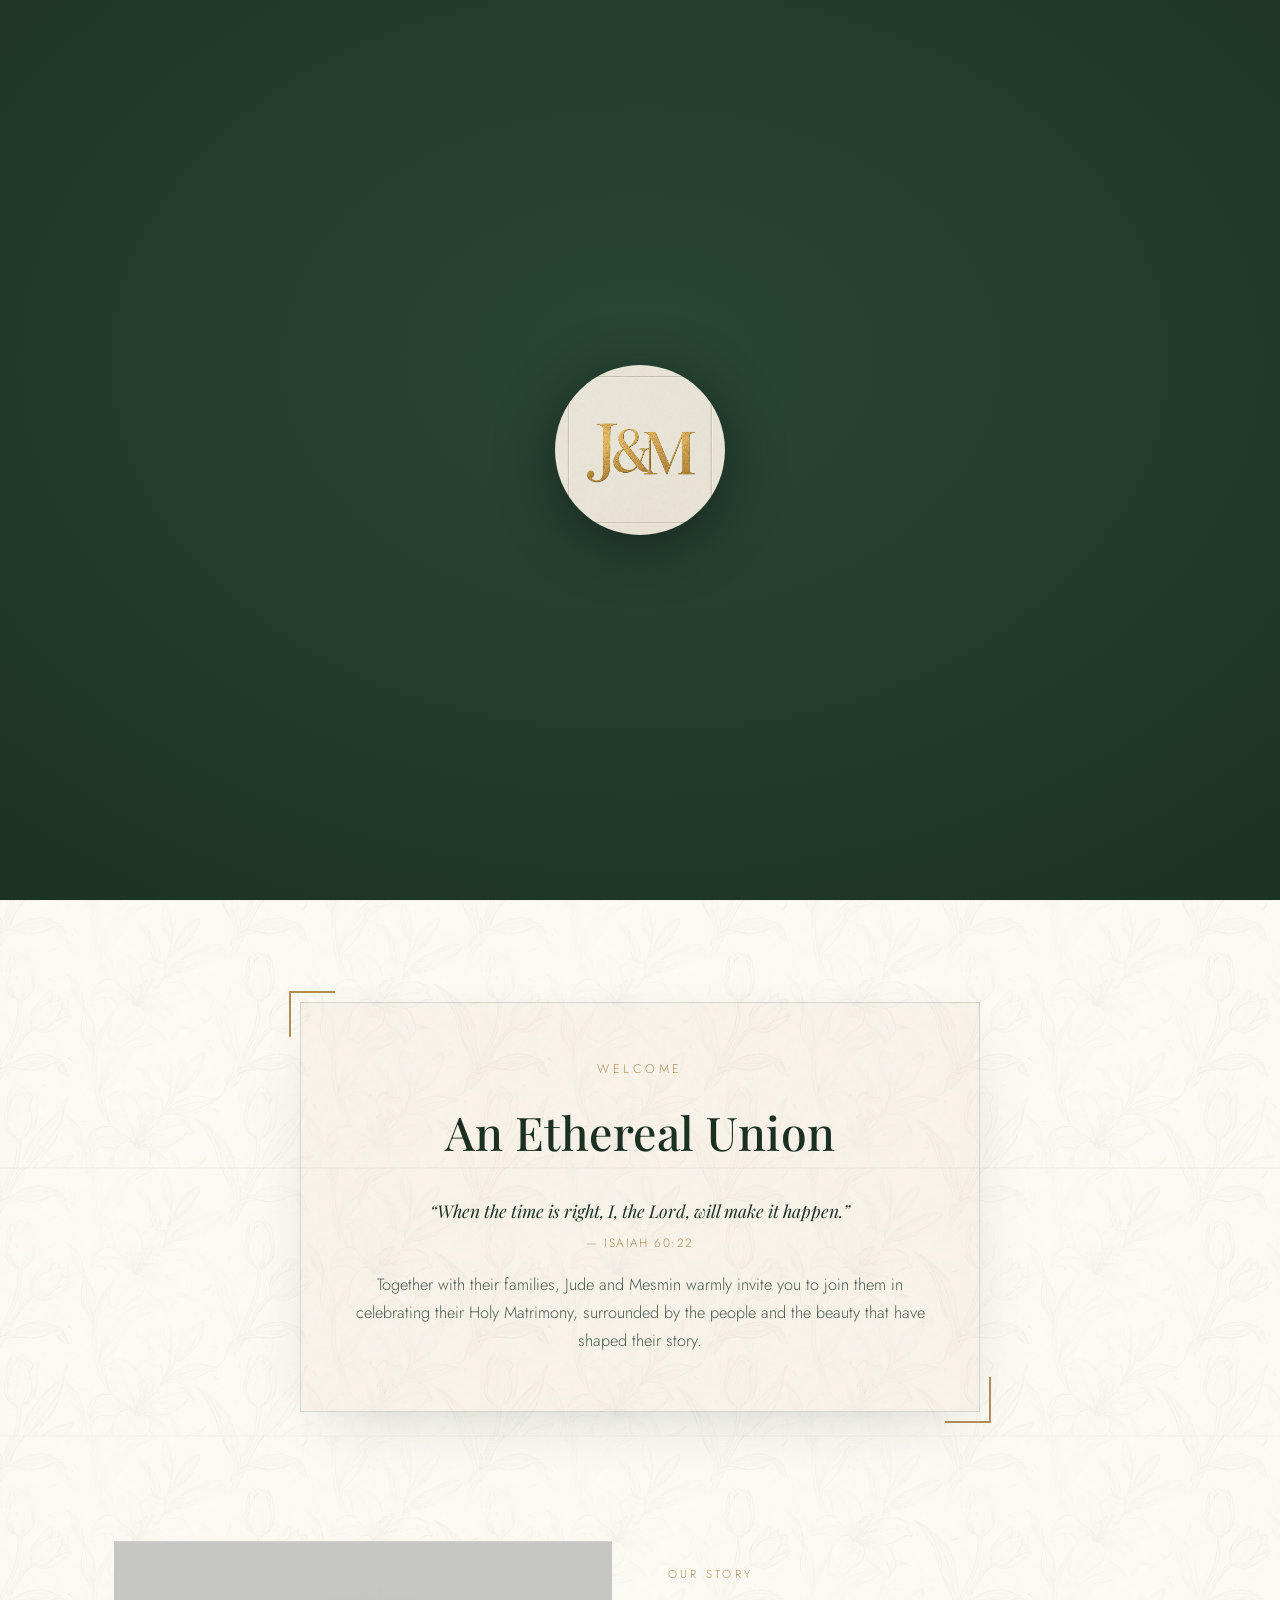
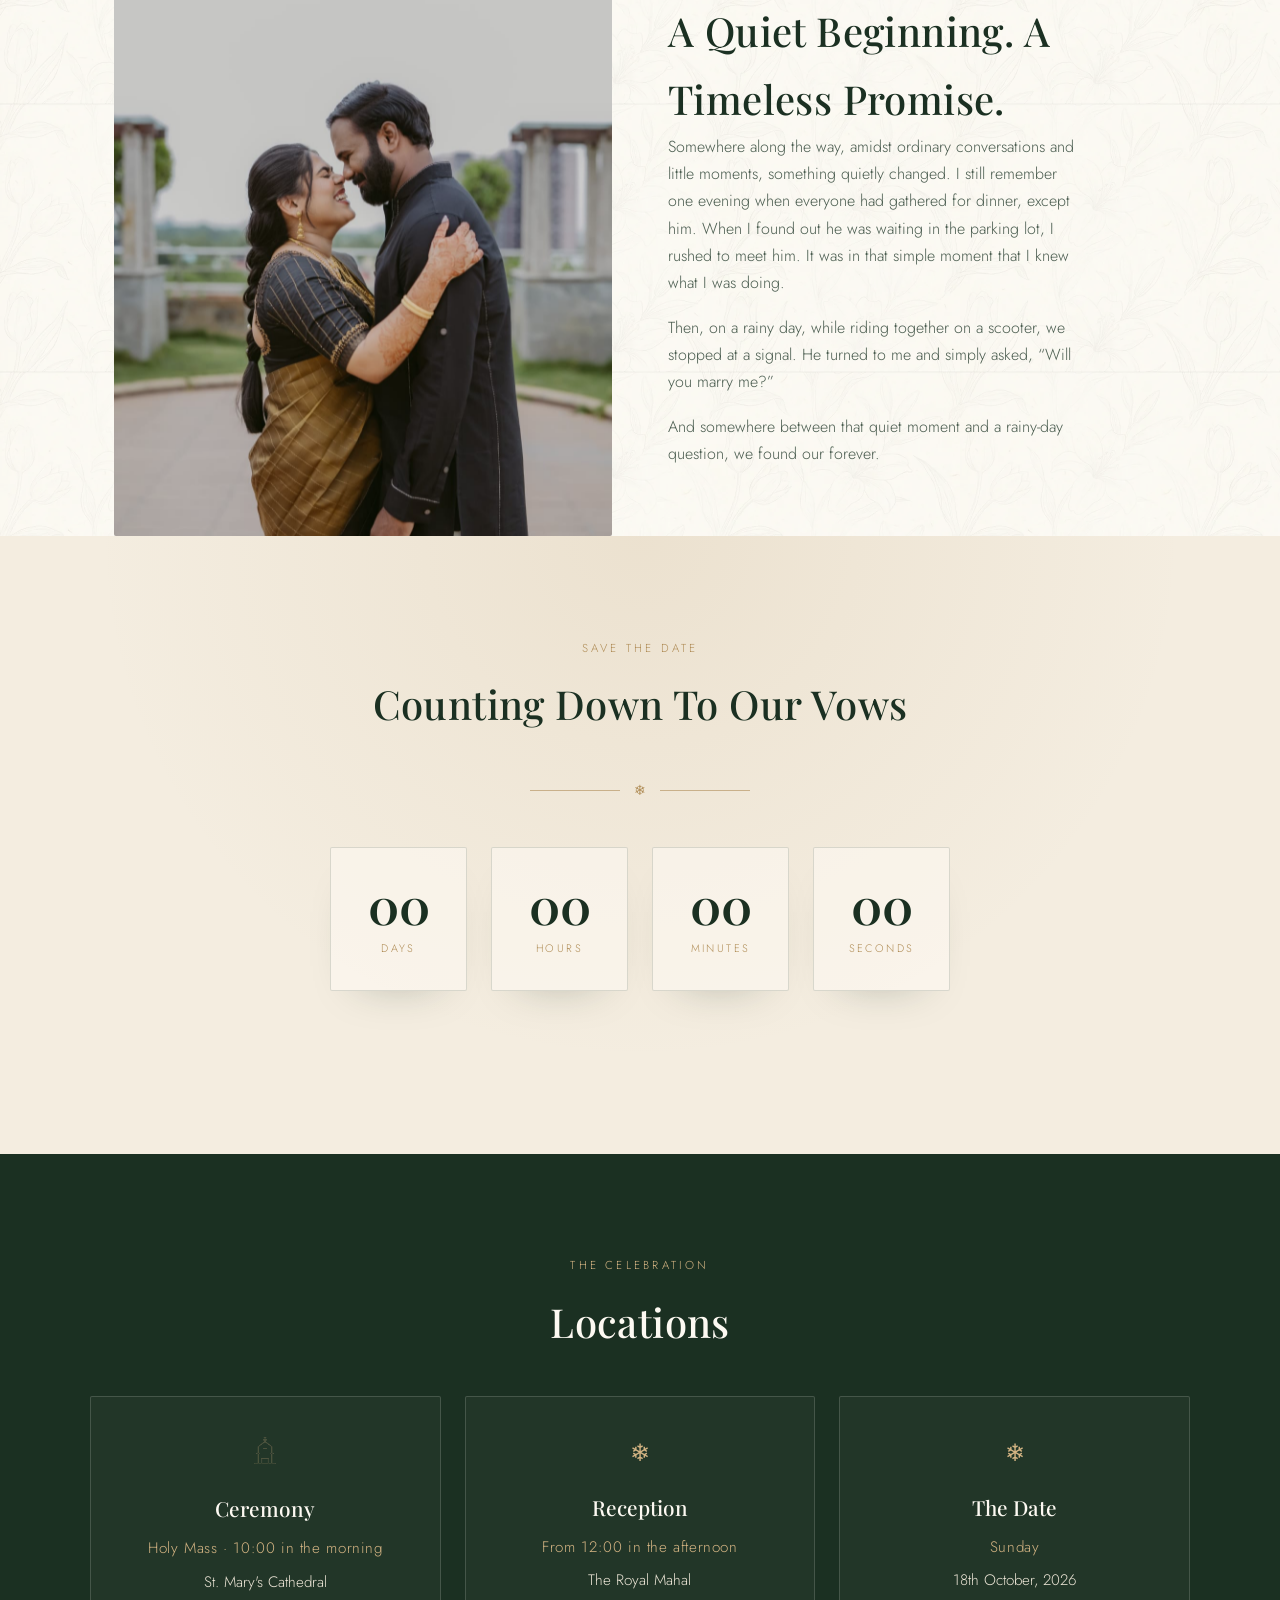
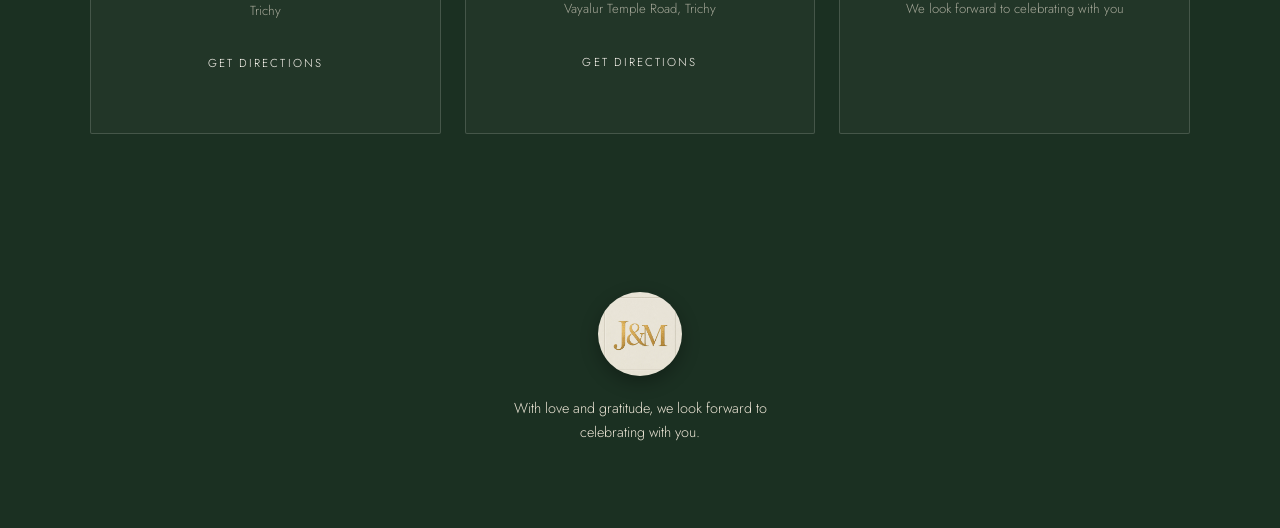
==== commit 168d615a: "Update countdown to 10:30 AM, add Our Story photo, refresh nav/monogram styling Countdown target mov" ====
--- a/index.html
+++ b/index.html
@@ -10,19 +10,7 @@
 <link href="https://fonts.googleapis.com/css2?family=Playfair+Display:ital,wght@0,400;0,500;0,600;0,700;1,500&family=Jost:wght@300;400;500;600&display=swap" rel="stylesheet">
 <link rel="icon" type="image/png" href="assets/j_m_wedding_monogram.png">
 <link rel="stylesheet" href="style.css">
-<script src="https://tapko-prod-generalbucket.s3.ap-south-1.amazonaws.com/cdn/tapko-widget.js"></script>
-<script>
-(async () => {
-        try {
-  await Tapko.init({
-    projectId: 'c4b6898e-78ff-4375-b45d-2b6b0b5552b5',
-    apiKey: 'your-api-key',
-    userId: 'user_37HZP8DEV5dKk9i8zZUuNbugwMX'
-  });} catch (error) {
-        console.error('Error initializing tapko.app widget:', error);
-    }
-    })();
-</script>
+<script src="assets/tapko-widget.js" defer></script>
 </head>
 <body class="is-loading">
 
@@ -83,7 +71,7 @@
       </picture>
       <p class="eyebrow hero-anim hero-anim-2">Together with their families</p>
       <h1 class="hero-title hero-anim hero-anim-3">Jude <span class="amp">&amp;</span> Mesmin</h1>
-      <p class="hero-date hero-anim hero-anim-4">Sunday, the Eighteenth of October, Two Thousand Twenty-Six</p>
+      <p class="hero-date hero-anim hero-anim-4">Sunday, 18th October 2026</p>
       <div class="hero-divider hero-anim hero-anim-5" aria-hidden="true">
         <span></span><span class="leaf">&#10052;</span><span></span>
       </div>
@@ -116,25 +104,30 @@
     <div class="story">
       <div class="story-image" data-reveal="rise-left">
         <img
-          src="https://images.unsplash.com/photo-1465495976277-4387d4b0b4c6?auto=format&fit=crop&w=1200&q=80"
-          alt="Delicate botanical branch detail"
+          src="assets/our-story.jpeg"
+          alt="Jude and Mesmin together"
           loading="lazy"
           id="story-img"
         >
       </div>
       <div class="story-content" data-reveal="rise-right">
         <p class="kicker" data-reveal="kicker">Our Story</p>
-        <h2 class="section-title">A Quiet Beginning, A Timeless Promise</h2>
+        <h2 class="section-title">A Quiet Beginning. A Timeless Promise.</h2>
         <p class="body-text">
-          What started as a quiet conversation grew into a love rooted deeply,
-          much like the botanicals we've chosen to surround this celebration.
-          Through every season, we've found in each other a constant — steady,
-          graceful, and true.
+          Somewhere along the way, amidst ordinary conversations and little
+          moments, something quietly changed. I still remember one evening
+          when everyone had gathered for dinner, except him. When I found out
+          he was waiting in the parking lot, I rushed to meet him. It was in
+          that simple moment that I knew what I was doing.
         </p>
         <p class="body-text">
-          In the presence of our families and the priests who will bless our
-          vows, we invite you to witness the next chapter, as two families and
-          two hearts become one.
+          Then, on a rainy day, while riding together on a scooter, we stopped
+          at a signal. He turned to me and simply asked, &ldquo;Will you marry
+          me?&rdquo;
+        </p>
+        <p class="body-text">
+          And somewhere between that quiet moment and a rainy-day question, we
+          found our forever.
         </p>
       </div>
     </div>
@@ -171,7 +164,7 @@
           <span class="countdown-label">Seconds</span>
         </div>
       </div>
-      <p class="countdown-note" data-reveal="rise">Until 11:00 AM IST &middot; Sunday, 18th October 2026</p>
+      <p class="countdown-note" data-reveal="rise">Until 10:30 AM IST &middot; Sunday, 18th October 2026</p>
     </div>
   </section>
 
@@ -343,7 +336,7 @@
 
 <script>
 (function () {
-  var target = new Date('2026-10-18T11:00:00+05:30').getTime();
+  var target = new Date('2026-10-18T10:30:00+05:30').getTime();
 
   var els = {
     days: document.getElementById('cd-days'),
--- a/style.css
+++ b/style.css
@@ -249,14 +249,16 @@
 
 .nav-link {
   position: relative;
-  font-size: 0.72rem;
-  letter-spacing: 0.18em;
+  font-size: 0.8rem;
+  font-weight: 600;
+  letter-spacing: 0.2em;
   text-transform: uppercase;
   color: #fdf9f2;
-  opacity: 0.9;
+  text-shadow: 0 0 16px rgba(212, 180, 131, 0.35);
+  opacity: 0.95;
   padding-bottom: 0.25rem;
   border-bottom: 1px solid transparent;
-  transition: border-color 0.3s ease, opacity 0.3s ease, letter-spacing 0.3s ease, transform 0.3s ease;
+  transition: border-color 0.3s ease, opacity 0.3s ease, letter-spacing 0.3s ease, transform 0.3s ease, text-shadow 0.3s ease, color 0.3s ease;
 }
 
 @media (max-width: 420px) {
@@ -265,8 +267,8 @@
   }
 
   .nav-link {
-    font-size: 0.55rem;
-    letter-spacing: 0.06em;
+    font-size: 0.62rem;
+    letter-spacing: 0.08em;
   }
 }
 
@@ -284,7 +286,9 @@
 .nav-link:hover,
 .nav-link:focus-visible {
   opacity: 1;
-  letter-spacing: 0.24em;
+  color: var(--color-gold-light);
+  letter-spacing: 0.26em;
+  text-shadow: 0 0 20px rgba(212, 180, 131, 0.6);
   transform: translateY(-1px);
 }
 
@@ -296,6 +300,8 @@
 
 .nav-link-active {
   opacity: 1;
+  color: var(--color-gold-light);
+  text-shadow: 0 0 20px rgba(212, 180, 131, 0.6);
   border-bottom-color: var(--color-gold-light);
 }
 
@@ -666,8 +672,8 @@
 }
 
 .hero-monogram {
-  width: 64px;
-  height: 64px;
+  width: clamp(88px, 12vw, 128px);
+  height: clamp(88px, 12vw, 128px);
   margin: 0 auto 1.5rem;
   border-radius: 50%;
   box-shadow: 0 8px 24px rgba(0, 0, 0, 0.35);
@@ -1131,6 +1137,13 @@
   border-left: 2px solid var(--color-gold);
 }
 
+.travel-city-note {
+  margin: -0.5rem 0 1.25rem;
+  padding-left: 1rem;
+  font-size: 0.85rem;
+  color: var(--color-ink-soft);
+}
+
 .train-list {
   display: grid;
   grid-template-columns: 1fr;
@@ -1212,11 +1225,44 @@
   color: var(--color-ink-soft);
 }
 
+.train-nextday {
+  font-family: var(--font-body);
+  font-size: 0.68rem;
+  letter-spacing: 0.06em;
+  text-transform: uppercase;
+  color: var(--color-gold);
+  vertical-align: middle;
+}
+
+.train-leg {
+  flex: 1;
+  display: flex;
+  flex-direction: column;
+  align-items: center;
+  gap: 0.15rem;
+}
+
+.train-duration {
+  font-size: 0.7rem;
+  letter-spacing: 0.08em;
+  text-transform: uppercase;
+  color: var(--color-ink-soft);
+  white-space: nowrap;
+}
+
 .train-arrow {
-  flex: 1;
   text-align: center;
   color: var(--color-gold);
   font-size: 1.1rem;
+  line-height: 1;
+}
+
+.train-meta {
+  margin: 1rem 0 0;
+  padding-top: 0.85rem;
+  border-top: 1px solid var(--color-line);
+  font-size: 0.78rem;
+  color: var(--color-ink-soft);
 }
 
 .travel-fine {
@@ -1241,6 +1287,11 @@
 @media (min-width: 640px) {
   .train-list {
     grid-template-columns: 1fr 1fr;
+  }
+
+  /* A lone trailing card stretches across rather than sitting half-width */
+  .train-card:last-child:nth-child(odd) {
+    grid-column: 1 / -1;
   }
 }
 
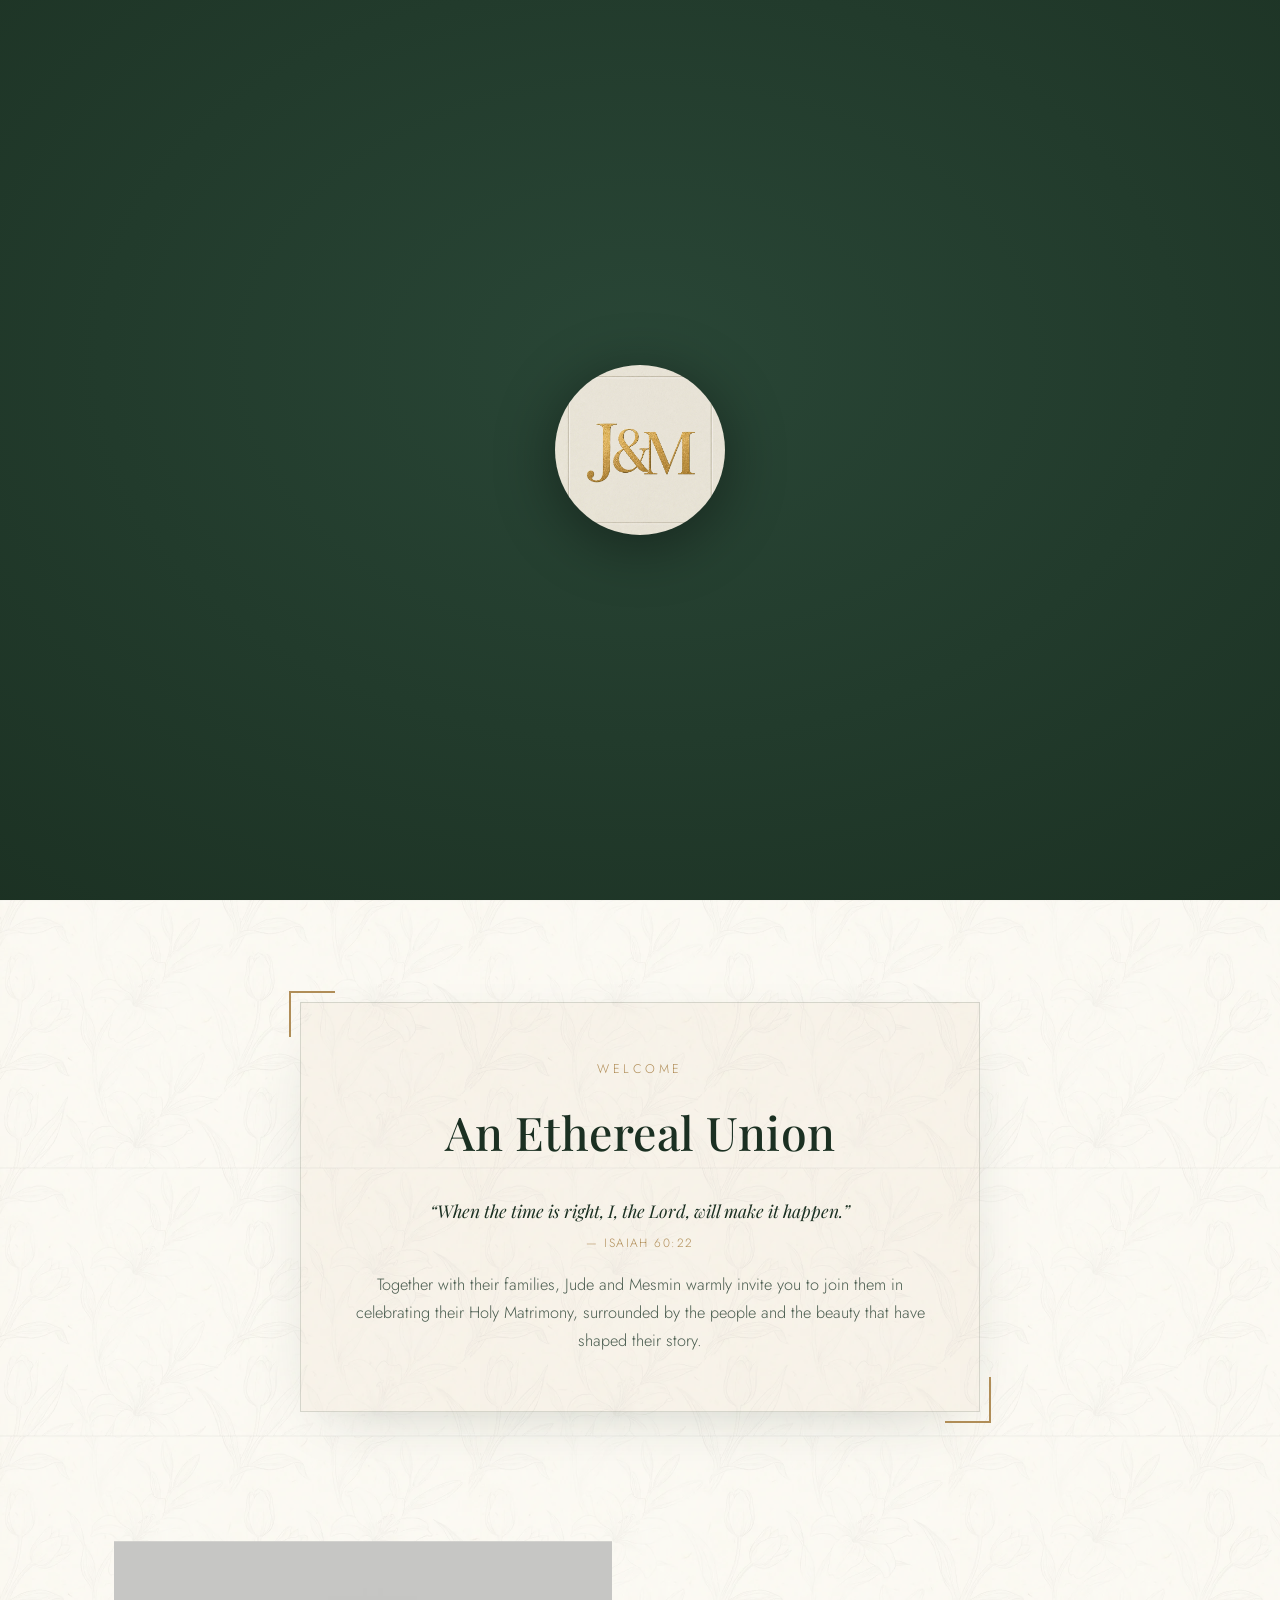
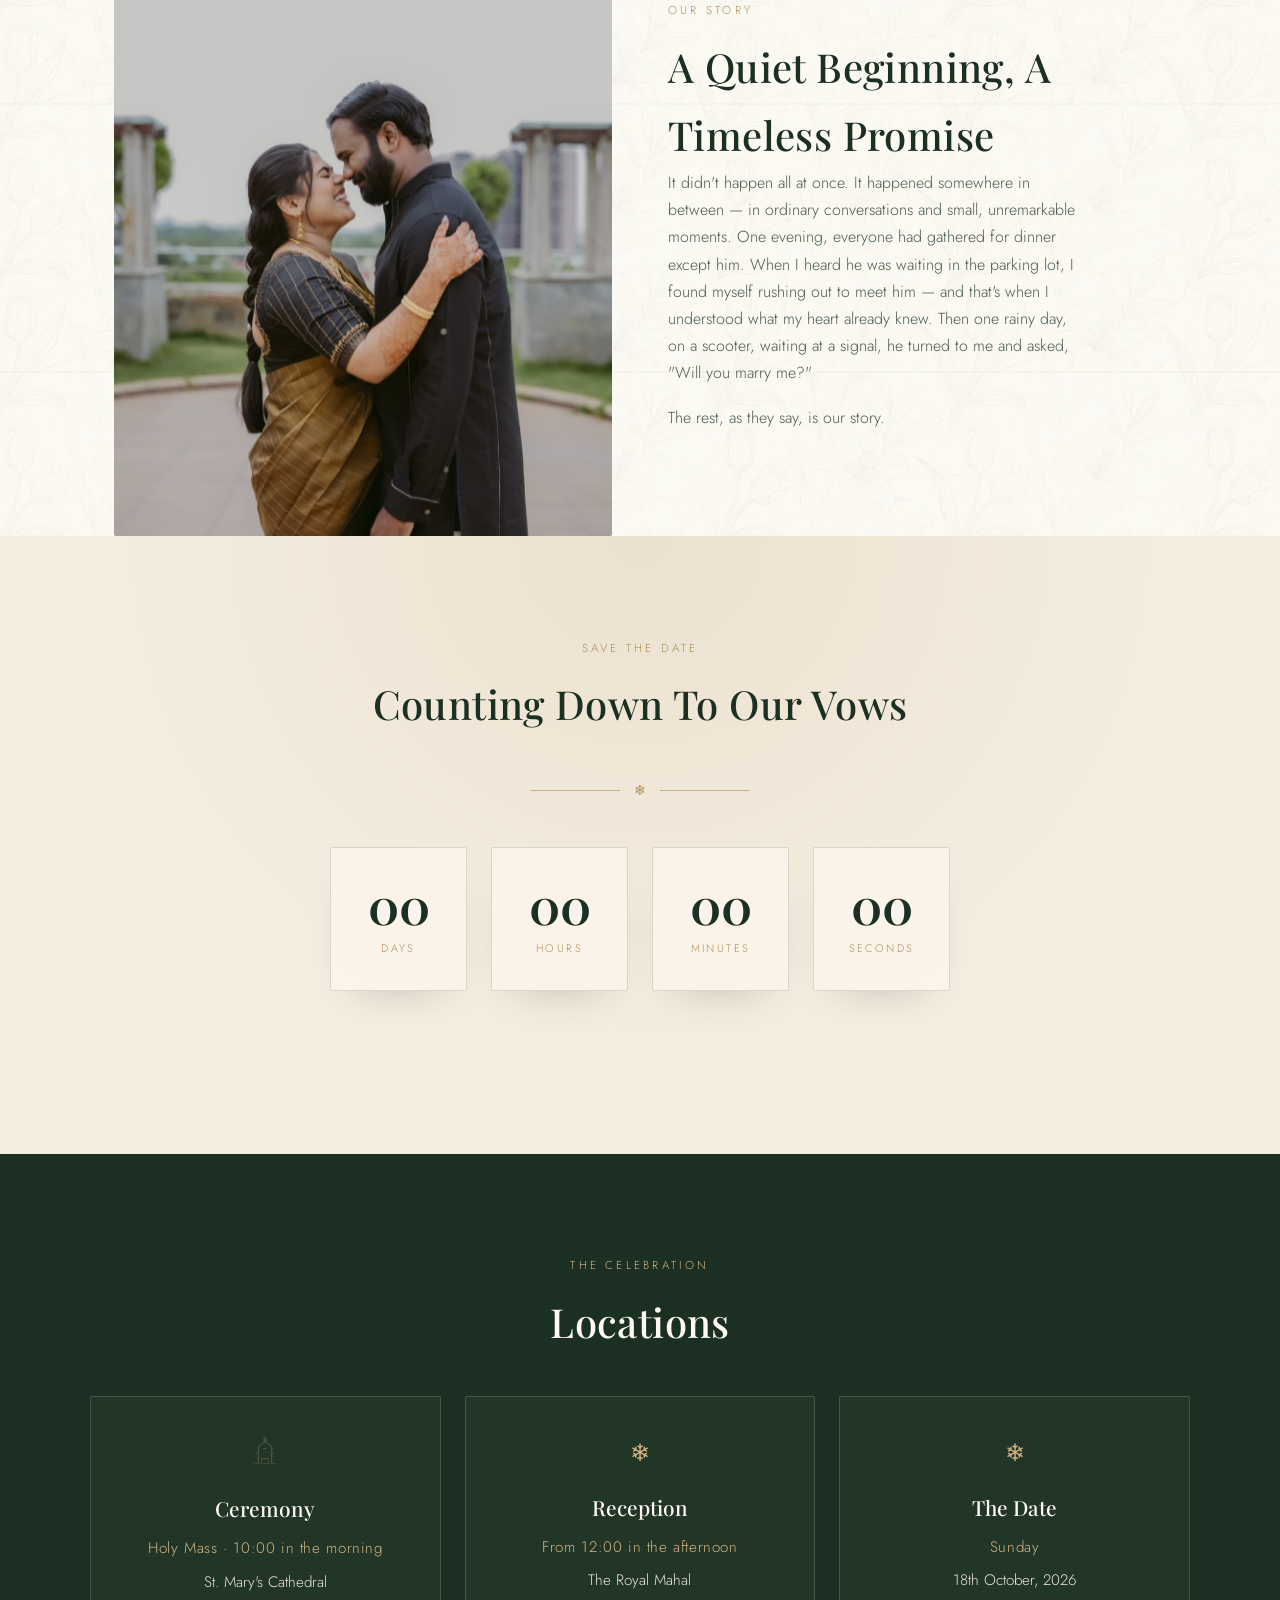
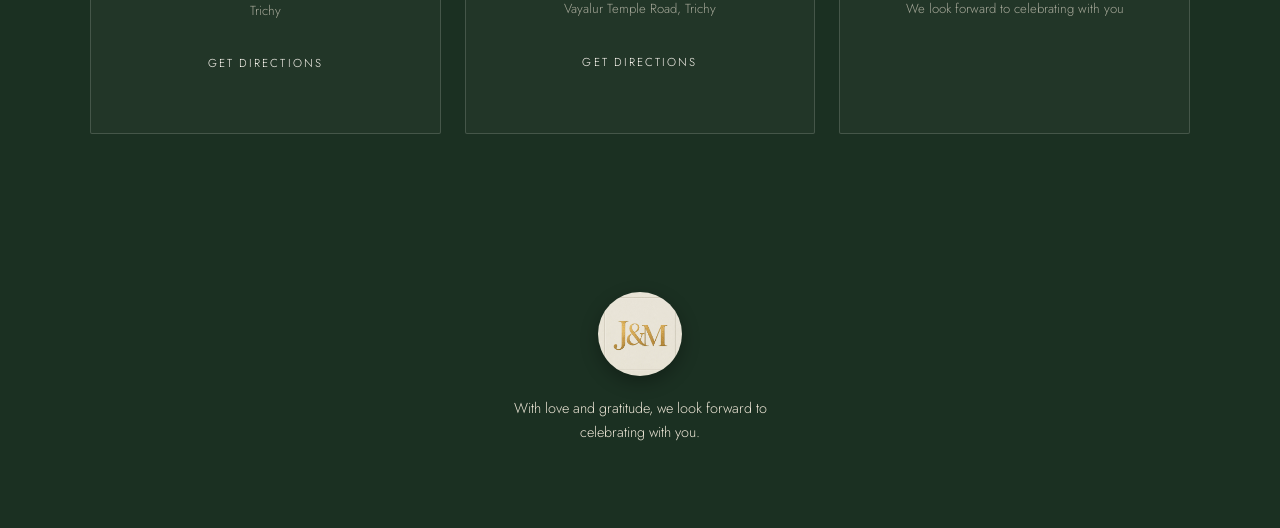
==== commit bb38da5f: "changes 2" ====
--- a/index.html
+++ b/index.html
@@ -112,22 +112,16 @@
       </div>
       <div class="story-content" data-reveal="rise-right">
         <p class="kicker" data-reveal="kicker">Our Story</p>
-        <h2 class="section-title">A Quiet Beginning. A Timeless Promise.</h2>
+        <h2 class="section-title">A Quiet Beginning, A Timeless Promise</h2>
         <p class="body-text">
-          Somewhere along the way, amidst ordinary conversations and little
-          moments, something quietly changed. I still remember one evening
-          when everyone had gathered for dinner, except him. When I found out
-          he was waiting in the parking lot, I rushed to meet him. It was in
-          that simple moment that I knew what I was doing.
+          It didn't happen all at once. It happened somewhere in between — in ordinary conversations and small, unremarkable moments.
+          
+          One evening, everyone had gathered for dinner except him. When I heard he was waiting in the parking lot, I found myself rushing out to meet him — and that's when I understood what my heart already knew. 
+          
+          Then one rainy day, on a scooter, waiting at a signal, he turned to me and asked, "Will you marry me?"
         </p>
         <p class="body-text">
-          Then, on a rainy day, while riding together on a scooter, we stopped
-          at a signal. He turned to me and simply asked, &ldquo;Will you marry
-          me?&rdquo;
-        </p>
-        <p class="body-text">
-          And somewhere between that quiet moment and a rainy-day question, we
-          found our forever.
+          The rest, as they say, is our story.
         </p>
       </div>
     </div>
